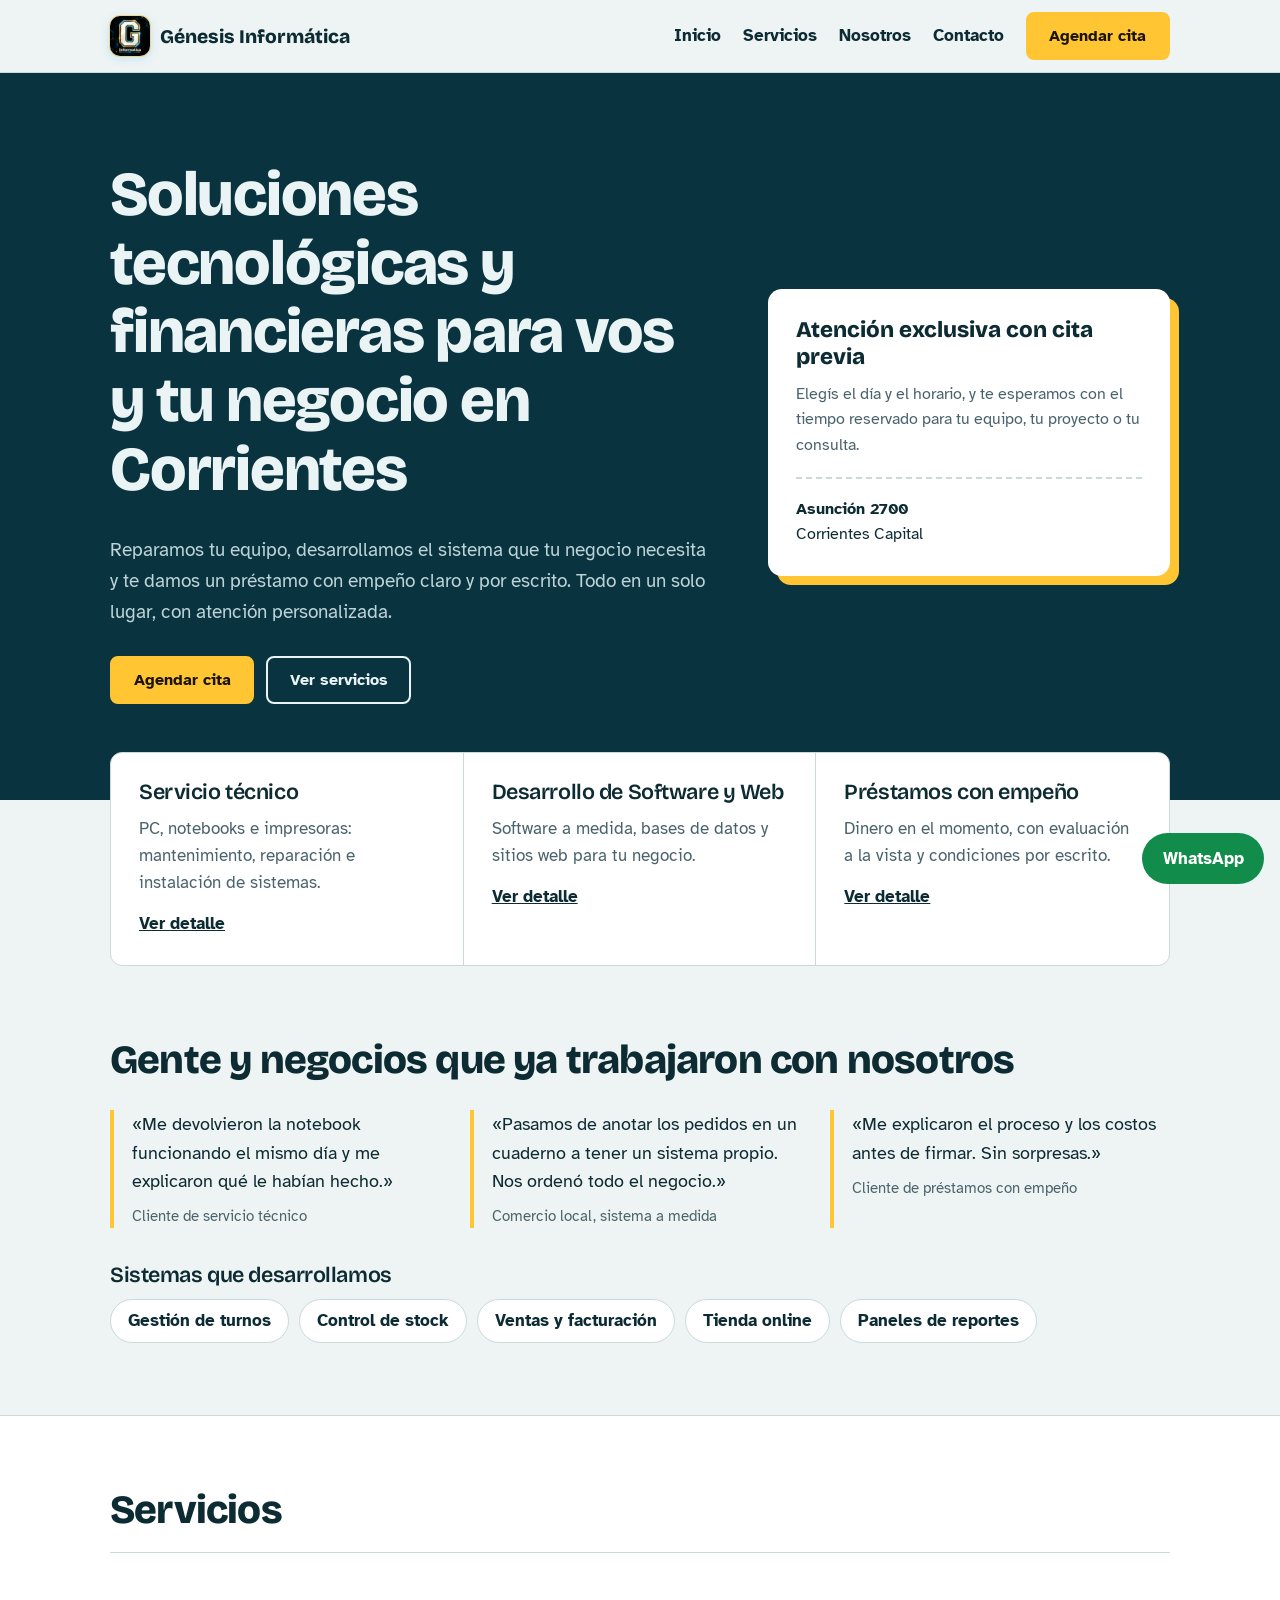
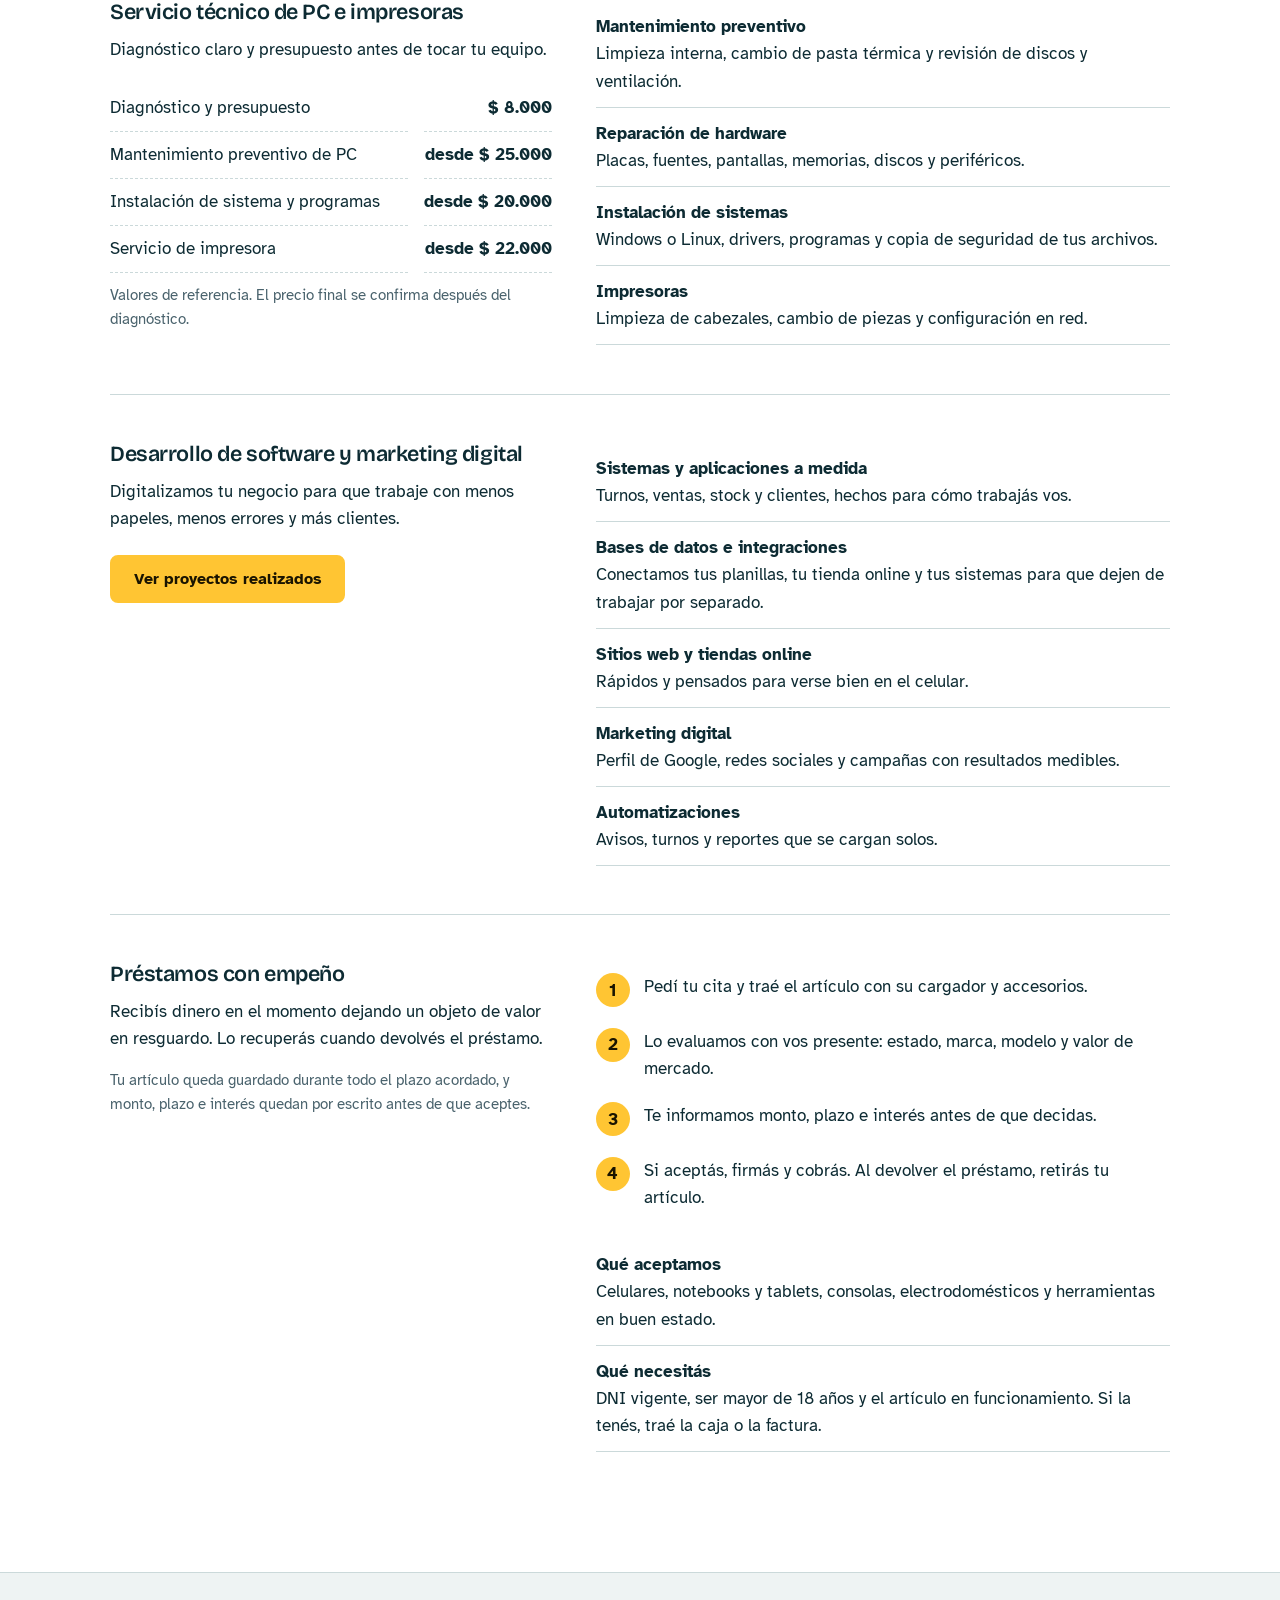
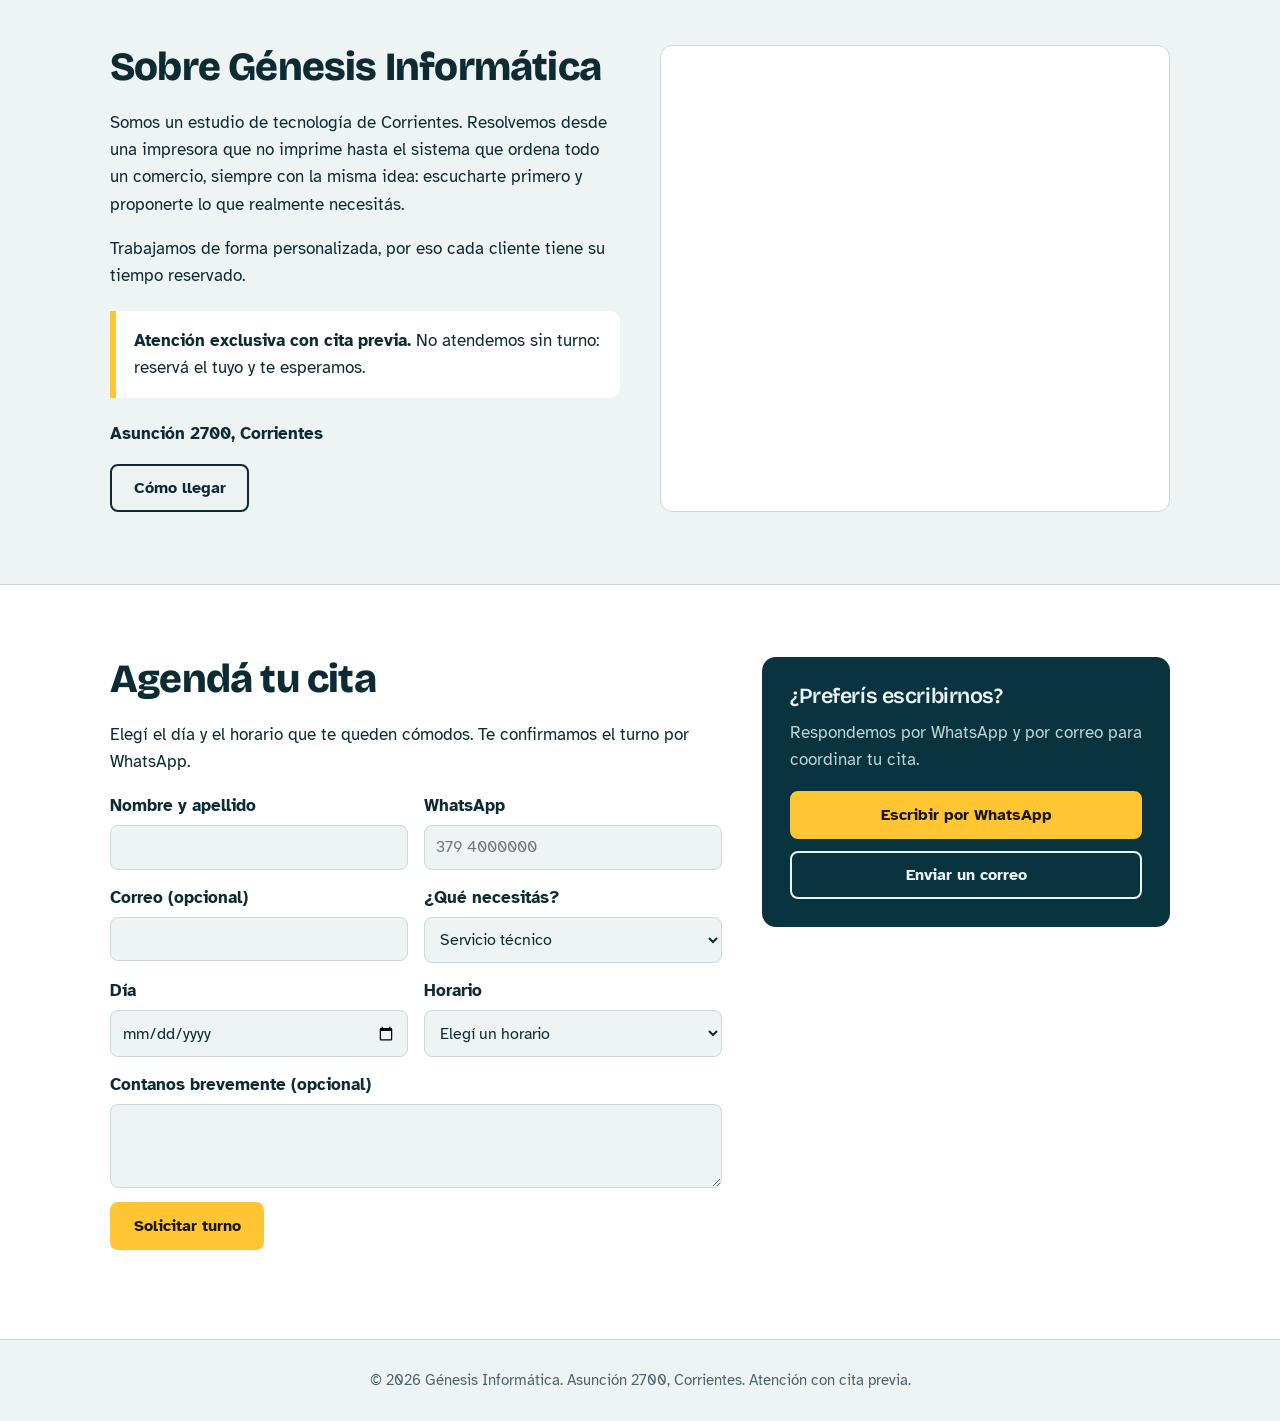
==== Génesis Informática.html @ 6720a80b "feat: add appointment booking web app and Google Apps Script backend" ====
<!DOCTYPE html>
<html lang="es-AR">
<head>
<meta charset="utf-8">
<meta name="viewport" content="width=device-width, initial-scale=1, viewport-fit=cover">
<title>Génesis Informática | Servicio técnico, desarrollo y préstamos en Corrientes</title>
<meta name="description" content="Servicio técnico de PC e impresoras, desarrollo de software, marketing digital y préstamos con empeño en Corrientes. Atención exclusiva con cita previa.">
<link rel="icon" type="image/png" href="img/logo.png">
<link rel="apple-touch-icon" href="img/logo.png">
<link rel="preconnect" href="https://fonts.googleapis.com">
<link rel="preconnect" href="https://fonts.gstatic.com" crossorigin>
<link href="https://fonts.googleapis.com/css2?family=Atkinson+Hyperlegible:wght@400;700&family=Bricolage+Grotesque:wght@600;800&display=swap" rel="stylesheet">
<style>
:root{--bg:#eef3f3;--sf:#fff;--tx:#0d2b33;--mu:#4a636d;--ln:#cbd9da;--ink:#0a3340;--ac:#ffc533;--hd:rgba(238,243,243,.92);color-scheme:light;box-sizing:border-box;padding-top:env(safe-area-inset-top,0px);padding-bottom:env(safe-area-inset-bottom,0px)}
@media(prefers-color-scheme:dark){:root:not([data-theme="light"]){--bg:#081a20;--sf:#0e2830;--tx:#e6f0f1;--mu:#9db5ba;--ln:#23424a;--hd:rgba(8,26,32,.92);color-scheme:dark}}
:root[data-theme="dark"]{--bg:#081a20;--sf:#0e2830;--tx:#e6f0f1;--mu:#9db5ba;--ln:#23424a;--hd:rgba(8,26,32,.92);color-scheme:dark}
*,*::before,*::after{box-sizing:inherit}
html{scroll-padding-top:calc(env(safe-area-inset-top,0px) + 76px)}
@media(prefers-reduced-motion:no-preference){html{scroll-behavior:smooth}}
body{margin:0;background:var(--bg);color:var(--tx);font:400 1.0625rem/1.6 "Atkinson Hyperlegible",system-ui,sans-serif}
body::before{content:"";position:fixed;inset:0 0 auto;height:env(safe-area-inset-top,0px);z-index:10;background:var(--hd);backdrop-filter:blur(10px)}
h1,h2,h3{font-family:"Bricolage Grotesque",system-ui,sans-serif;line-height:1.1;letter-spacing:-.02em;margin:0 0 .5em}
h1{font-size:clamp(2.2rem,6vw,3.9rem);font-weight:800}
h2{font-size:clamp(1.7rem,4vw,2.5rem);font-weight:800}
h3{font-size:1.35rem;font-weight:600}
p{margin:0 0 1em;max-width:62ch}
a{color:inherit}
:focus-visible{outline:3px solid currentColor;outline-offset:3px}
.wrap{max-width:1100px;margin:0 auto;padding:72px 20px}
header{position:sticky;top:env(safe-area-inset-top,0px);z-index:20;background:var(--hd);backdrop-filter:blur(10px);border-bottom:1px solid var(--ln)}
.bar{max-width:1100px;margin:0 auto;padding:12px 20px;display:flex;align-items:center;gap:20px}
.brand{font:800 1.2rem "Bricolage Grotesque",sans-serif;text-decoration:none;margin-right:auto;display:flex;align-items:center;gap:10px}
.brand img{width:40px;height:40px;border-radius:10px;display:block;box-shadow:0 0 0 1px rgba(255,197,51,.55),0 2px 10px rgba(30,170,255,.25);transition:transform .2s ease}
.brand:hover img{transform:scale(1.06)}
nav{display:flex;gap:22px;align-items:center}
nav a{text-decoration:none;font-weight:700}
nav a:not(.btn):hover{text-decoration:underline}
#burger{display:none;background:none;border:1px solid var(--ln);border-radius:8px;color:inherit;font:inherit;font-weight:700;padding:.4em .8em;cursor:pointer}
.btn{display:inline-block;padding:.75em 1.35em;border-radius:8px;border:2px solid var(--ac);background:var(--ac);color:#1a1400;font:700 1rem "Atkinson Hyperlegible",sans-serif;text-decoration:none;cursor:pointer}
.btn.o{background:transparent;color:inherit;border-color:currentColor}
.hero{background:var(--ink);color:#eaf4f5}
.hero .wrap{display:grid;grid-template-columns:1.5fr 1fr;gap:56px;align-items:center;padding-top:88px;padding-bottom:96px}
.hero p{font-size:1.2rem;color:#bcd3d7}
.cta{display:flex;flex-wrap:wrap;gap:12px;margin-top:28px}
.ticket{background:var(--sf);color:var(--tx);border-radius:14px;padding:28px;box-shadow:9px 9px 0 var(--ac)}
.ticket b{font:800 1.4rem/1.2 "Bricolage Grotesque",sans-serif;display:block;margin-bottom:.5em}
.ticket p{color:var(--mu);font-size:1rem}
.ticket hr{border:0;border-top:2px dashed var(--ln);margin:18px 0}
.ticket p:last-child{margin:0;color:var(--tx)}
.cols{display:grid;grid-template-columns:repeat(3,1fr);margin:-48px auto 0;max-width:1060px;position:relative;background:var(--sf);border:1px solid var(--ln);border-radius:12px;overflow:hidden}
.cols a{display:block;padding:28px;text-decoration:none;border-right:1px solid var(--ln)}
.cols a:last-child{border-right:0}
.cols a:hover{background:var(--bg)}
.cols p{color:var(--mu);margin-bottom:.8em}
.cols span{font-weight:700;text-decoration:underline}
.quotes{display:grid;grid-template-columns:repeat(3,1fr);gap:20px;margin:28px 0 36px}
blockquote{margin:0;padding:0 0 0 18px;border-left:4px solid var(--ac);font-size:1.1rem}
blockquote cite{display:block;margin-top:.6em;font-size:.95rem;font-style:normal;color:var(--mu)}
.chips{display:flex;flex-wrap:wrap;gap:10px;list-style:none;padding:0;margin:0}
.chips li{padding:.45em 1em;border:1px solid var(--ln);border-radius:999px;background:var(--sf);font-weight:700}
.svc{display:grid;grid-template-columns:1fr 1.3fr;gap:44px;padding:48px 0;border-top:1px solid var(--ln)}
.svc .btn{margin-top:6px}
ul.ls{list-style:none;padding:0;margin:0}
ul.ls li{padding:.7em 0;border-bottom:1px solid var(--ln)}
ul.ls li b{display:block}
dl.pr{display:grid;grid-template-columns:1fr auto;gap:0 16px;margin:22px 0 0}
dl.pr dt,dl.pr dd{margin:0;padding:.55em 0;border-bottom:1px dashed var(--ln)}
dl.pr dd{font-weight:700;text-align:right}
.fine{font-size:.92rem;color:var(--mu);margin-top:.8em}
ol.st{counter-reset:s;list-style:none;padding:0;margin:0 0 18px}
ol.st li{counter-increment:s;display:flex;gap:14px;padding:.6em 0}
ol.st li::before{content:counter(s);flex:none;width:2em;height:2em;display:grid;place-items:center;border-radius:50%;background:var(--ac);color:#1a1400;font-weight:700}
.two{display:grid;grid-template-columns:1fr 1fr;gap:40px}
.note{border-left:6px solid var(--ac);background:var(--sf);padding:16px 18px;border-radius:0 10px 10px 0;margin:22px 0}
.map{border:1px solid var(--ln);border-radius:12px;overflow:hidden;background:var(--sf);min-height:340px}
.map iframe{display:block;width:100%;height:100%;min-height:340px;border:0}
.alt{background:var(--sf);border-block:1px solid var(--ln)}
.contact{display:grid;grid-template-columns:1.5fr 1fr;gap:40px;align-items:start}
.fg{display:grid;grid-template-columns:1fr 1fr;gap:0 16px}
label{display:block;font-weight:700;margin-bottom:14px}
input,select,textarea{display:block;width:100%;margin-top:6px;padding:.7em;border:1px solid var(--ln);border-radius:8px;background:var(--bg);color:var(--tx);font:400 1rem "Atkinson Hyperlegible",sans-serif}
.side{background:var(--ink);color:#eaf4f5;border-radius:14px;padding:28px}
.side p{color:#bcd3d7}
.side .btn{display:block;text-align:center;margin-top:12px}
#st{margin-top:14px;font-weight:700}
footer{padding:28px 20px;text-align:center;color:var(--mu);font-size:.95rem}
footer p{margin:0 auto}
.fab{position:fixed;right:16px;bottom:calc(16px + env(safe-area-inset-bottom,0px));z-index:15;padding:.7em 1.2em;border-radius:999px;background:#128c4a;color:#fff;font-weight:700;text-decoration:none}
@media(max-width:820px){
.hero .wrap,.cols,.quotes,.svc,.two,.contact,.fg{grid-template-columns:1fr}
.hero .wrap{gap:40px;padding-top:56px;padding-bottom:80px}
.cols{margin:-40px 16px 0}
.cols a{border-right:0;border-bottom:1px solid var(--ln)}
.cols a:last-child{border-bottom:0}
.svc{gap:20px}
.wrap{padding-top:56px;padding-bottom:56px}
#burger{display:block}
nav{display:none;position:absolute;left:0;right:0;top:100%;flex-direction:column;align-items:stretch;gap:14px;padding:16px 20px 20px;background:var(--bg);border-bottom:1px solid var(--ln)}
nav.open{display:flex}
nav .btn{text-align:center}
}
</style>
</head>
<body>
<header>
<div class="bar">
<a class="brand" href="#inicio"><img src="img/logo-192.png" width="40" height="40" alt="">Génesis Informática</a>
<button id="burger" aria-controls="nav" aria-expanded="false">Menú</button>
<nav id="nav" aria-label="Principal">
<a href="#inicio">Inicio</a><a href="#servicios">Servicios</a><a href="#nosotros">Nosotros</a><a href="#contacto">Contacto</a>
<a class="btn" href="#contacto">Agendar cita</a>
</nav>
</div>
</header>

<main>
<section class="hero" id="inicio">
<div class="wrap">
<div>
<h1>Soluciones tecnológicas y financieras para vos y tu negocio en Corrientes</h1>
<p>Reparamos tu equipo, desarrollamos el sistema que tu negocio necesita y te damos un préstamo con empeño claro y por escrito. Todo en un solo lugar, con atención personalizada.</p>
<div class="cta"><a class="btn" href="#contacto">Agendar cita</a><a class="btn o" href="#servicios">Ver servicios</a></div>
</div>
<aside class="ticket" aria-label="Modalidad de atención">
<b>Atención exclusiva con cita previa</b>
<p>Elegís el día y el horario, y te esperamos con el tiempo reservado para tu equipo, tu proyecto o tu consulta.</p>
<hr>
<p><strong>Asunción 2700</strong><br>Corrientes Capital</p>
</aside>
</div>
</section>

<section class="cols" aria-label="Áreas de trabajo">
<a href="#tecnico"><h3>Servicio técnico</h3><p>PC, notebooks e impresoras: mantenimiento, reparación e instalación de sistemas.</p><span>Ver detalle</span></a>
<a href="#desarrollo"><h3>Desarrollo de Software y Web</h3><p>Software a medida, bases de datos y sitios web para tu negocio.</p><span>Ver detalle</span></a>
<a href="#prestamos"><h3>Préstamos con empeño</h3><p>Dinero en el momento, con evaluación a la vista y condiciones por escrito.</p><span>Ver detalle</span></a>
</section>

<section class="wrap" id="proyectos">
<h2>Gente y negocios que ya trabajaron con nosotros</h2>
<!-- EJEMPLOS: reemplazar por testimonios reales -->
<div class="quotes">
<blockquote>«Me devolvieron la notebook funcionando el mismo día y me explicaron qué le habían hecho.»<cite>Cliente de servicio técnico</cite></blockquote>
<blockquote>«Pasamos de anotar los pedidos en un cuaderno a tener un sistema propio. Nos ordenó todo el negocio.»<cite>Comercio local, sistema a medida</cite></blockquote>
<blockquote>«Me explicaron el proceso y los costos antes de firmar. Sin sorpresas.»<cite>Cliente de préstamos con empeño</cite></blockquote>
</div>
<h3>Sistemas que desarrollamos</h3>
<!-- EJEMPLOS: reemplazar por logos o nombres de proyectos reales -->
<ul class="chips"><li>Gestión de turnos</li><li>Control de stock</li><li>Ventas y facturación</li><li>Tienda online</li><li>Paneles de reportes</li></ul>
</section>

<section class="alt" id="servicios">
<div class="wrap">
<h2>Servicios</h2>

<article class="svc" id="tecnico">
<div>
<h3>Servicio técnico de PC e impresoras</h3>
<p>Diagnóstico claro y presupuesto antes de tocar tu equipo.</p>
<dl class="pr"><!-- EJEMPLOS: editar precios -->
<dt>Diagnóstico y presupuesto</dt><dd>$ 8.000</dd>
<dt>Mantenimiento preventivo de PC</dt><dd>desde $ 25.000</dd>
<dt>Instalación de sistema y programas</dt><dd>desde $ 20.000</dd>
<dt>Servicio de impresora</dt><dd>desde $ 22.000</dd>
</dl>
<p class="fine">Valores de referencia. El precio final se confirma después del diagnóstico.</p>
</div>
<ul class="ls">
<li><b>Mantenimiento preventivo</b>Limpieza interna, cambio de pasta térmica y revisión de discos y ventilación.</li>
<li><b>Reparación de hardware</b>Placas, fuentes, pantallas, memorias, discos y periféricos.</li>
<li><b>Instalación de sistemas</b>Windows o Linux, drivers, programas y copia de seguridad de tus archivos.</li>
<li><b>Impresoras</b>Limpieza de cabezales, cambio de piezas y configuración en red.</li>
</ul>
</article>

<article class="svc" id="desarrollo">
<div>
<h3>Desarrollo de software y marketing digital</h3>
<p>Digitalizamos tu negocio para que trabaje con menos papeles, menos errores y más clientes.</p>
<a class="btn" data-portfolio href="#proyectos">Ver proyectos realizados</a>
</div>
<ul class="ls">
<li><b>Sistemas y aplicaciones a medida</b>Turnos, ventas, stock y clientes, hechos para cómo trabajás vos.</li>
<li><b>Bases de datos e integraciones</b>Conectamos tus planillas, tu tienda online y tus sistemas para que dejen de trabajar por separado.</li>
<li><b>Sitios web y tiendas online</b>Rápidos y pensados para verse bien en el celular.</li>
<li><b>Marketing digital</b>Perfil de Google, redes sociales y campañas con resultados medibles.</li>
<li><b>Automatizaciones</b>Avisos, turnos y reportes que se cargan solos.</li>
</ul>
</article>

<article class="svc" id="prestamos">
<div>
<h3>Préstamos con empeño</h3>
<p>Recibís dinero en el momento dejando un objeto de valor en resguardo. Lo recuperás cuando devolvés el préstamo.</p>
<p class="fine">Tu artículo queda guardado durante todo el plazo acordado, y monto, plazo e interés quedan por escrito antes de que aceptes.</p>
</div>
<div><!-- EJEMPLOS: ajustar a la operatoria real -->
<ol class="st">
<li>Pedí tu cita y traé el artículo con su cargador y accesorios.</li>
<li>Lo evaluamos con vos presente: estado, marca, modelo y valor de mercado.</li>
<li>Te informamos monto, plazo e interés antes de que decidas.</li>
<li>Si aceptás, firmás y cobrás. Al devolver el préstamo, retirás tu artículo.</li>
</ol>
<ul class="ls">
<li><b>Qué aceptamos</b>Celulares, notebooks y tablets, consolas, electrodomésticos y herramientas en buen estado.</li>
<li><b>Qué necesitás</b>DNI vigente, ser mayor de 18 años y el artículo en funcionamiento. Si la tenés, traé la caja o la factura.</li>
</ul>
</div>
</article>
</div>
</section>

<section class="wrap two" id="nosotros">
<div>
<h2>Sobre Génesis Informática</h2>
<p>Somos un estudio de tecnología de Corrientes. Resolvemos desde una impresora que no imprime hasta el sistema que ordena todo un comercio, siempre con la misma idea: escucharte primero y proponerte lo que realmente necesitás.</p>
<p>Trabajamos de forma personalizada, por eso cada cliente tiene su tiempo reservado.</p>
<div class="note"><strong>Atención exclusiva con cita previa.</strong> No atendemos sin turno: reservá el tuyo y te esperamos.</div>
<p><strong>Asunción 2700, Corrientes</strong></p>
<a class="btn o" target="_blank" rel="noopener" href="https://maps.app.goo.gl/373kDPAMZQAHvNdu7">Cómo llegar</a>
</div>
<div class="map"><iframe title="Mapa de Génesis Informática, Asunción 2700, Corrientes" loading="lazy" referrerpolicy="no-referrer-when-downgrade" src="https://www.google.com/maps?q=-27.4895163,-58.8172322&amp;z=17&amp;output=embed"></iframe></div>
</section>

<section class="alt" id="contacto">
<div class="wrap contact">
<div>
<h2>Agendá tu cita</h2>
<p>Elegí el día y el horario que te queden cómodos. Te confirmamos el turno por WhatsApp.</p>
<form id="f">
<div class="fg">
<label>Nombre y apellido<input name="nombre" required autocomplete="name"></label>
<label>WhatsApp<input name="telefono" type="tel" required autocomplete="tel" placeholder="379 4000000"></label>
<label>Correo (opcional)<input name="email" type="email" autocomplete="email"></label>
<label>¿Qué necesitás?<select name="servicio" required><option>Servicio técnico</option><option>Desarrollo de software</option><option>Diseño de pagina web</option><option>Préstamo con empeño</option><option>Otra consulta</option></select></label>
<label>Día<input name="fecha" id="fecha" type="date" required></label>
<label>Horario<select name="hora" id="hora" required></select></label>
</div>
<label>Contanos brevemente (opcional)<textarea name="detalle" rows="3"></textarea></label>
<button class="btn" type="submit">Solicitar turno</button>
<p id="st" role="status"></p>
</form>
</div>
<aside class="side">
<h3>¿Preferís escribirnos?</h3>
<p>Respondemos por WhatsApp y por correo para coordinar tu cita.</p>
<a class="btn" id="wa" target="_blank" rel="noopener">Escribir por WhatsApp</a>
<a class="btn o" id="em">Enviar un correo</a>
</aside>
</div>
</section>
</main>

<footer><p>© <span id="y"></span> Génesis Informática. Asunción 2700, Corrientes. Atención con cita previa.</p></footer>
<a class="fab" id="fab" target="_blank" rel="noopener">WhatsApp</a>

<script>
/* Editá estos datos: WhatsApp (con código de país), correo, webhook de turnos, link al portafolio y horarios. */
const CFG={wa:"5493794775092",email:"tobiobregon87@gmail.com",webhook:"https://script.google.com/macros/s/AKfycbydOSJArYJH32ZYitd_YQw62VPJqtsOB36RPP3YmptiXSyUxATYSv9wpB2PEksA-N5m/exec",portfolio:"",slots:["09:00","10:00","11:00","12:00","16:00","17:00","18:00","19:00"],closed:[0]};
const $=s=>document.querySelector(s);
const waURL=t=>"https://wa.me/"+CFG.wa+(t?"?text="+encodeURIComponent(t):"");
$("#wa").href=$("#fab").href=waURL("Hola, quiero agendar una cita con Génesis Informática.");
$("#em").href="mailto:"+CFG.email;
$("#y").textContent=new Date().getFullYear();
if(CFG.portfolio){const p=$("[data-portfolio]");p.href=CFG.portfolio;p.target="_blank";p.rel="noopener"}
$("#hora").innerHTML='<option value="">Elegí un horario</option>'+CFG.slots.map(s=>"<option>"+s+"</option>").join("");
const t=new Date();t.setMinutes(t.getMinutes()-t.getTimezoneOffset());$("#fecha").min=t.toISOString().slice(0,10);
const b=$("#burger"),n=$("#nav");
b.onclick=()=>b.setAttribute("aria-expanded",n.classList.toggle("open"));
n.onclick=e=>{if(e.target.tagName=="A"){n.classList.remove("open");b.setAttribute("aria-expanded","false")}};
$("#f").onsubmit=async e=>{
e.preventDefault();
const f=e.target,st=$("#st"),v=Object.fromEntries(new FormData(f));
if(CFG.closed.includes(new Date(v.fecha+"T12:00").getDay())){st.textContent="Ese día no atendemos. Elegí otra fecha.";return}
v.creado=new Date().toISOString();
const msg="Hola, soy "+v.nombre+". Quiero un turno para "+v.servicio+" el "+v.fecha+" a las "+v.hora+"."+(v.detalle?" "+v.detalle:"");
let sent=false;
if(CFG.webhook){try{await fetch(CFG.webhook,{method:"POST",mode:"no-cors",body:new URLSearchParams(v)});sent=true}catch(_){}}
st.innerHTML=(sent?"Recibimos tu solicitud. ":"")+'Confirmá tu turno por WhatsApp: <a href="'+waURL(msg)+'" target="_blank" rel="noopener">enviar mensaje</a>.';
if(sent)f.reset();
};
</script>
</body>
</html>
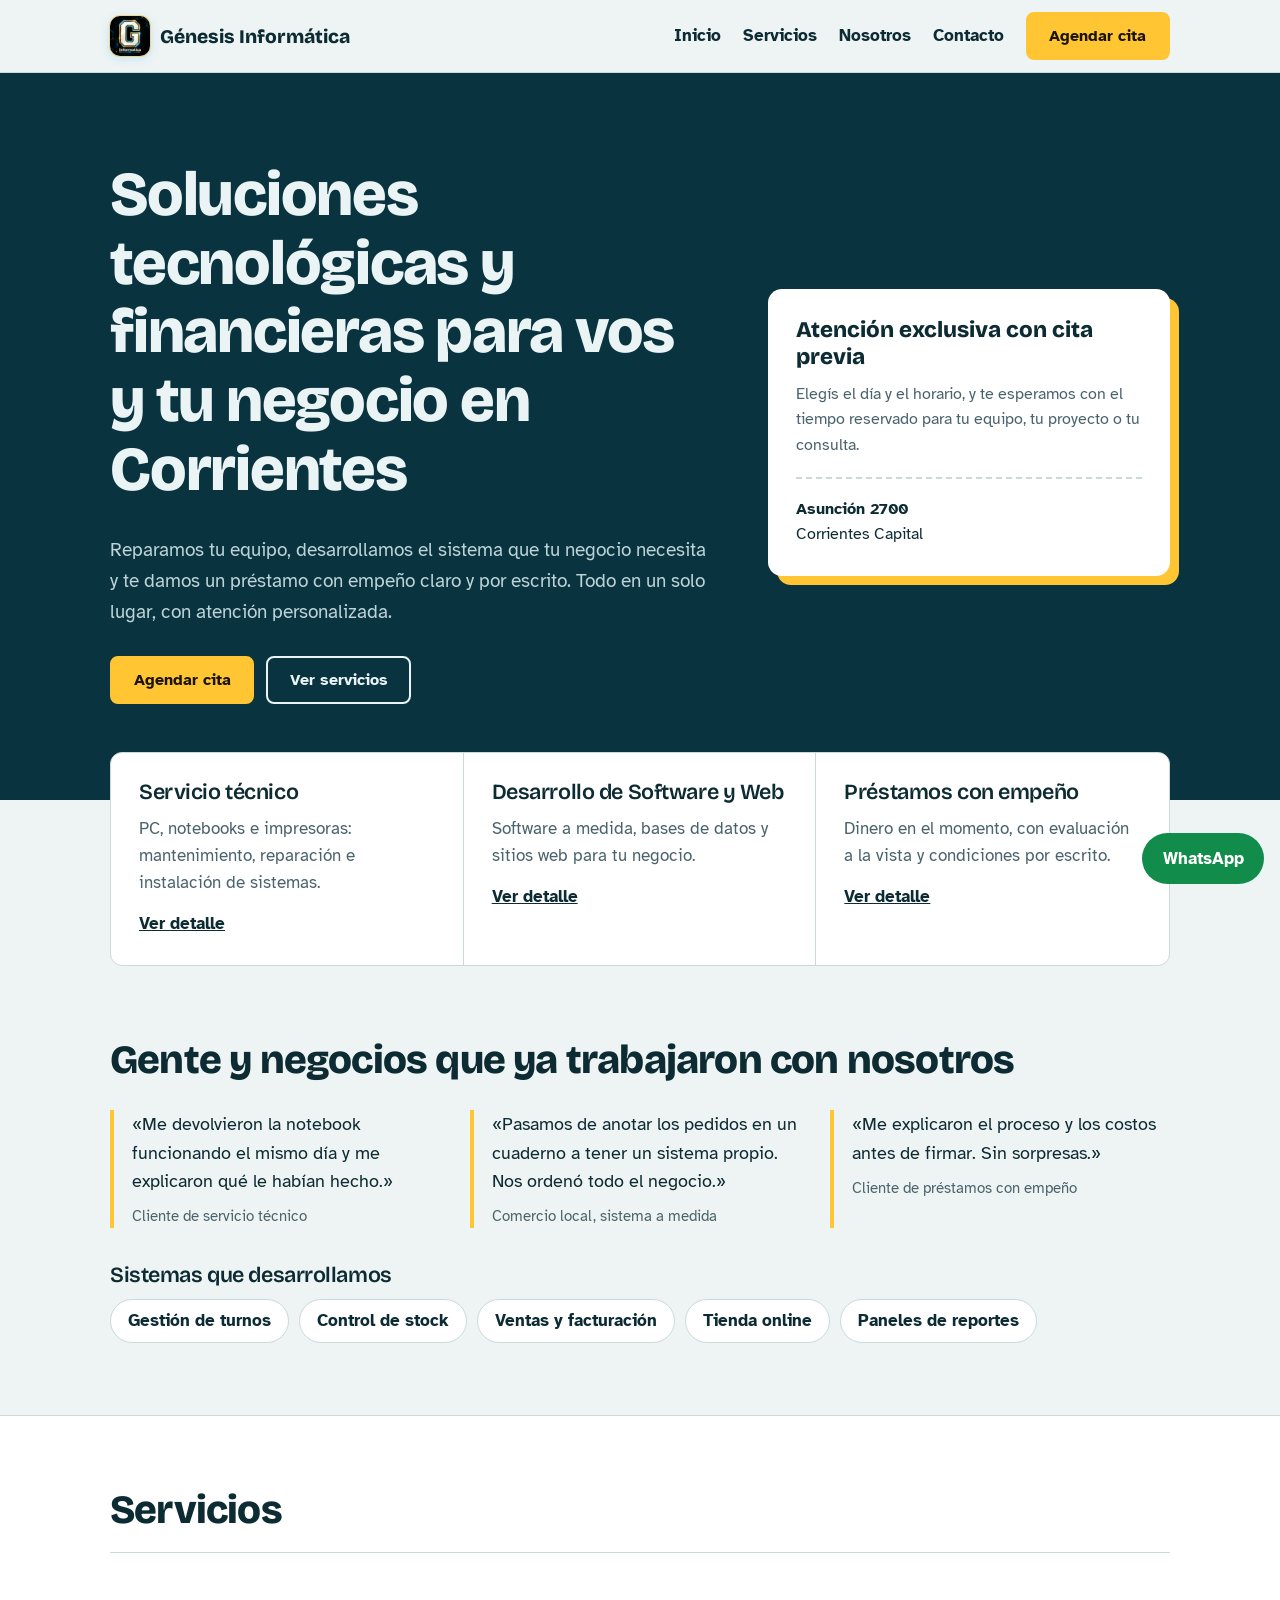
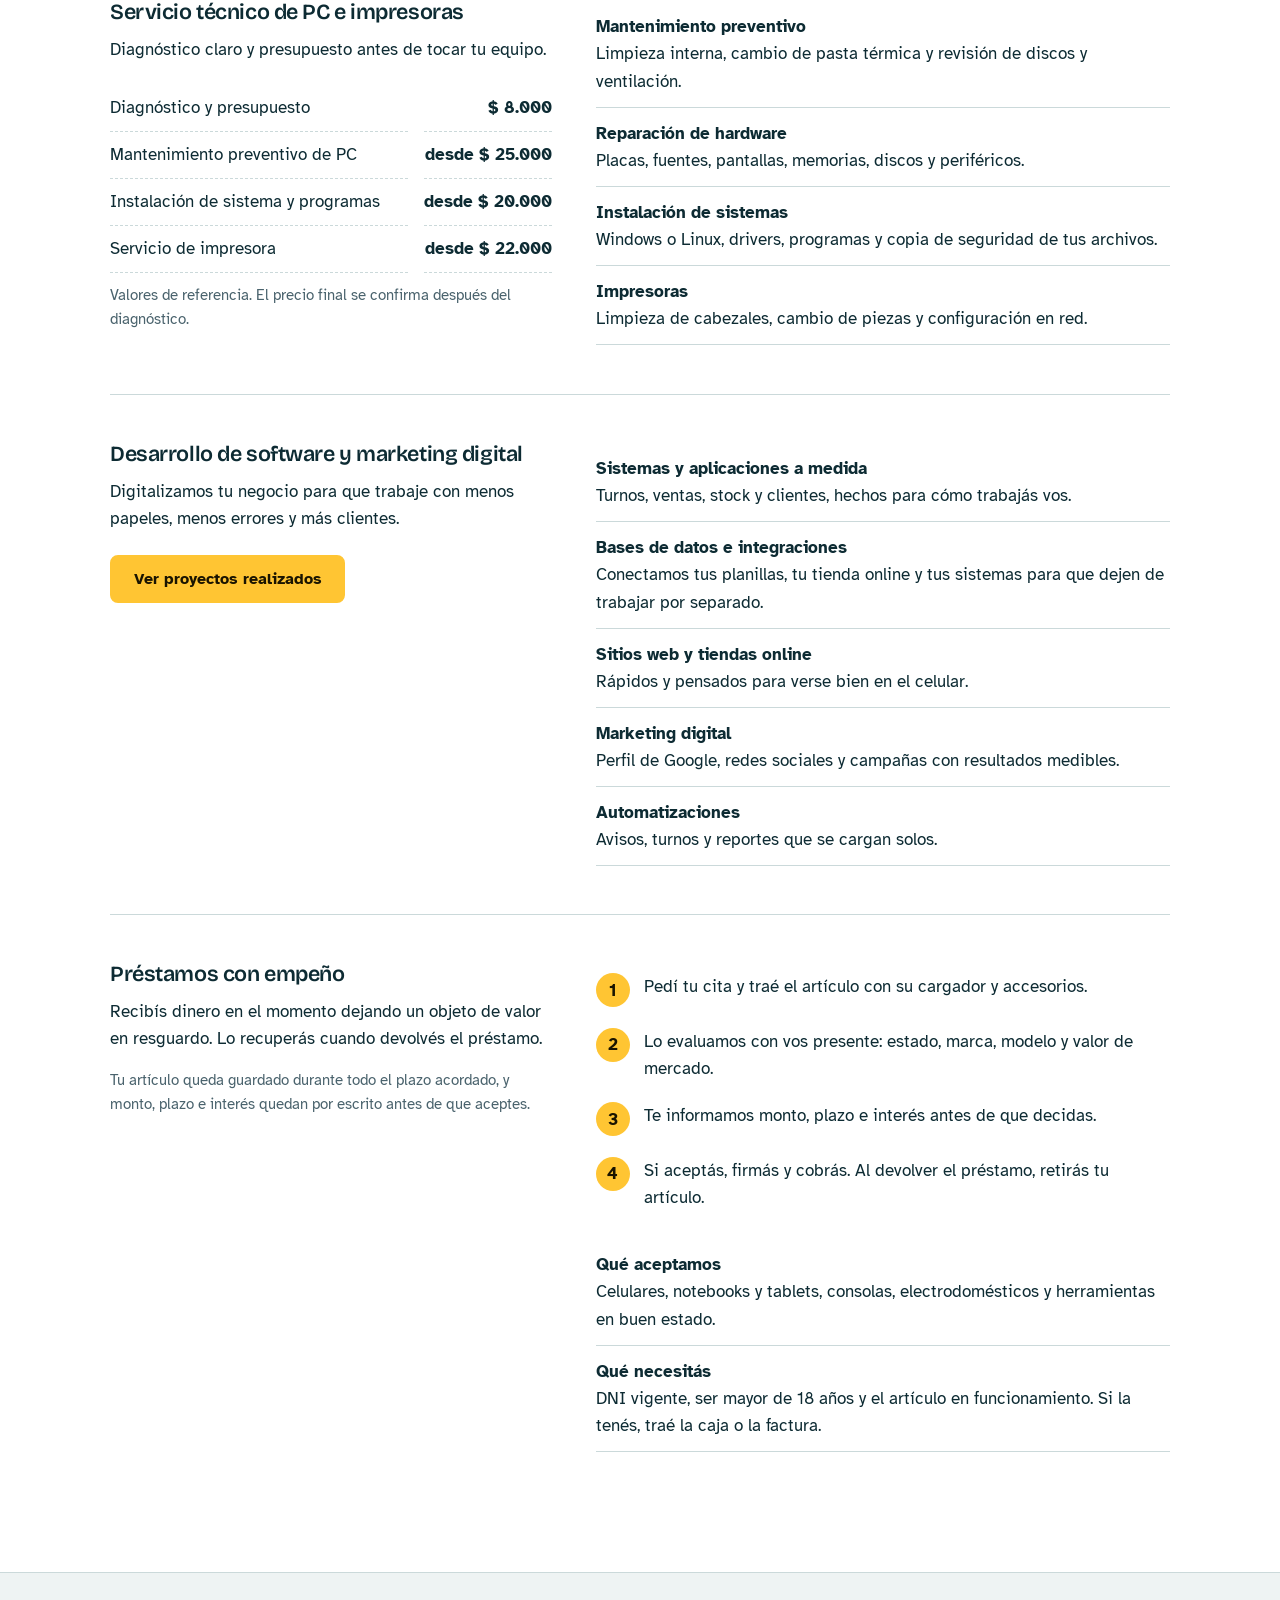
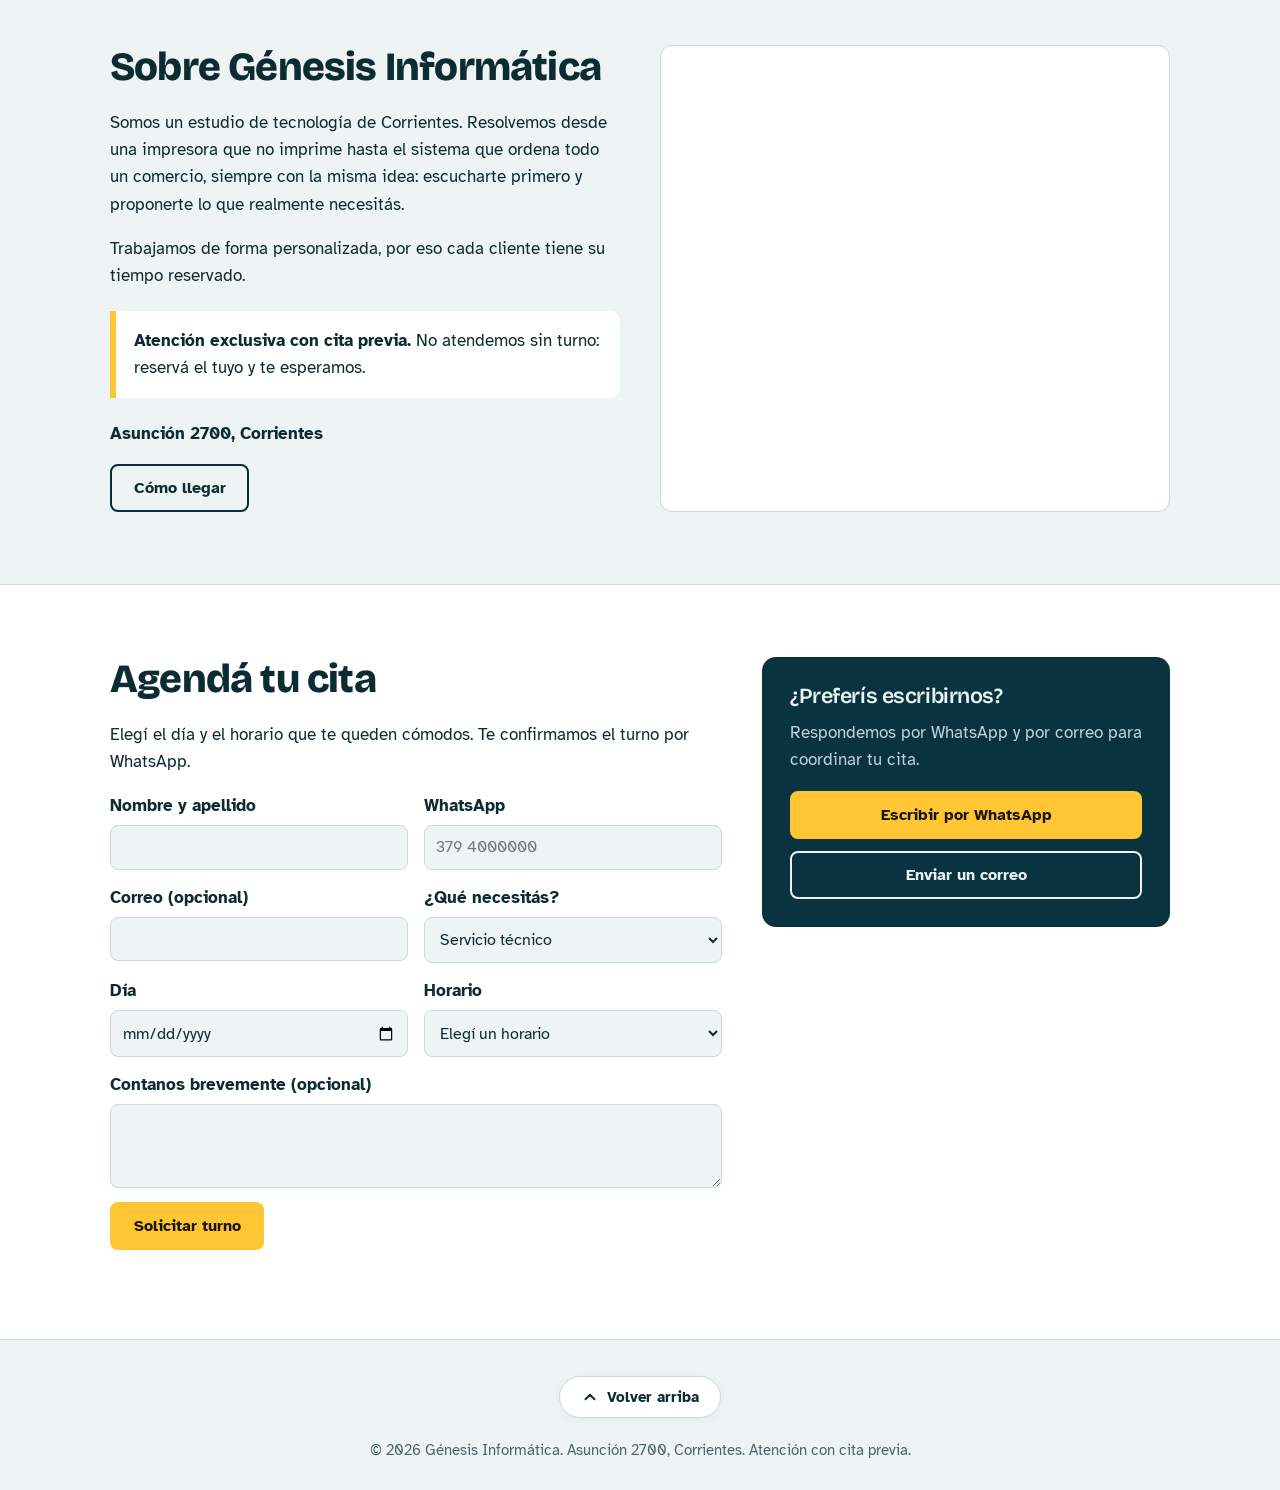
==== commit 02356386: "feat: agregar boton volver arriba en el pie de pagina" ====
--- a/Génesis Informática.html
+++ b/Génesis Informática.html
@@ -83,8 +83,12 @@
 .side p{color:#bcd3d7}
 .side .btn{display:block;text-align:center;margin-top:12px}
 #st{margin-top:14px;font-weight:700}
-footer{padding:28px 20px;text-align:center;color:var(--mu);font-size:.95rem}
+footer{padding:36px 20px 28px;text-align:center;color:var(--mu);font-size:.95rem}
 footer p{margin:0 auto}
+.to-top{display:inline-flex;align-items:center;gap:8px;padding:.7em 1.35em;margin-bottom:20px;border-radius:999px;border:1px solid var(--ln);background:var(--sf);color:var(--tx);font:700 .95rem "Atkinson Hyperlegible",sans-serif;cursor:pointer;transition:transform .2s ease,border-color .2s ease,box-shadow .2s ease;box-shadow:0 2px 8px rgba(0,0,0,.04)}
+.to-top:hover{border-color:var(--ac);transform:translateY(-3px);box-shadow:0 6px 16px rgba(0,0,0,.1)}
+.to-top svg{transition:transform .2s ease}
+.to-top:hover svg{transform:translateY(-2px)}
 .fab{position:fixed;right:16px;bottom:calc(16px + env(safe-area-inset-bottom,0px));z-index:15;padding:.7em 1.2em;border-radius:999px;background:#128c4a;color:#fff;font-weight:700;text-decoration:none}
 @media(max-width:820px){
 .hero .wrap,.cols,.quotes,.svc,.two,.contact,.fg{grid-template-columns:1fr}
@@ -251,7 +255,13 @@
 </section>
 </main>
 
-<footer><p>© <span id="y"></span> Génesis Informática. Asunción 2700, Corrientes. Atención con cita previa.</p></footer>
+<footer>
+<button class="to-top" id="toTop" aria-label="Volver arriba">
+<svg width="18" height="18" viewBox="0 0 24 24" fill="none" stroke="currentColor" stroke-width="2.5" stroke-linecap="round" stroke-linejoin="round" aria-hidden="true"><path d="M18 15l-6-6-6 6"/></svg>
+Volver arriba
+</button>
+<p>© <span id="y"></span> Génesis Informática. Asunción 2700, Corrientes. Atención con cita previa.</p>
+</footer>
 <a class="fab" id="fab" target="_blank" rel="noopener">WhatsApp</a>
 
 <script>
@@ -262,6 +272,7 @@
 $("#wa").href=$("#fab").href=waURL("Hola, quiero agendar una cita con Génesis Informática.");
 $("#em").href="mailto:"+CFG.email;
 $("#y").textContent=new Date().getFullYear();
+$("#toTop").onclick=()=>window.scrollTo({top:0,behavior:"smooth"});
 if(CFG.portfolio){const p=$("[data-portfolio]");p.href=CFG.portfolio;p.target="_blank";p.rel="noopener"}
 $("#hora").innerHTML='<option value="">Elegí un horario</option>'+CFG.slots.map(s=>"<option>"+s+"</option>").join("");
 const t=new Date();t.setMinutes(t.getMinutes()-t.getTimezoneOffset());$("#fecha").min=t.toISOString().slice(0,10);
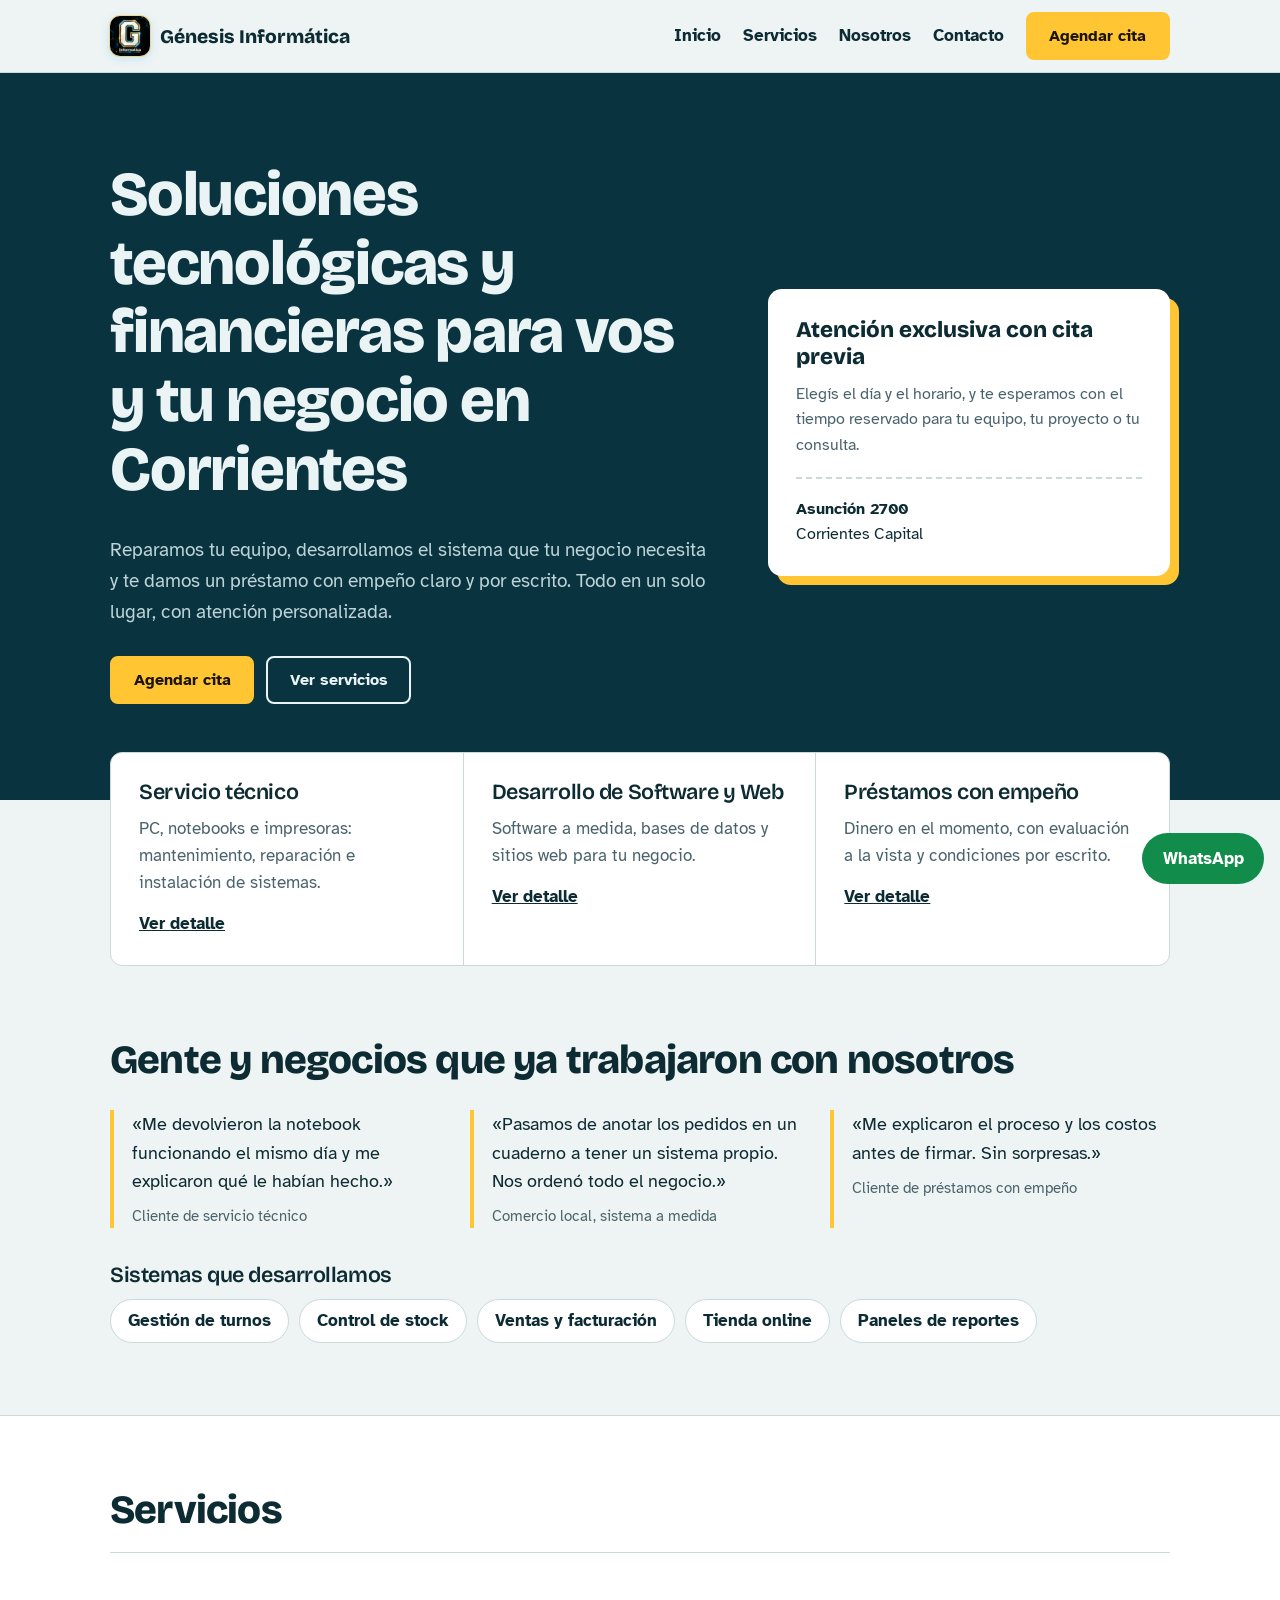
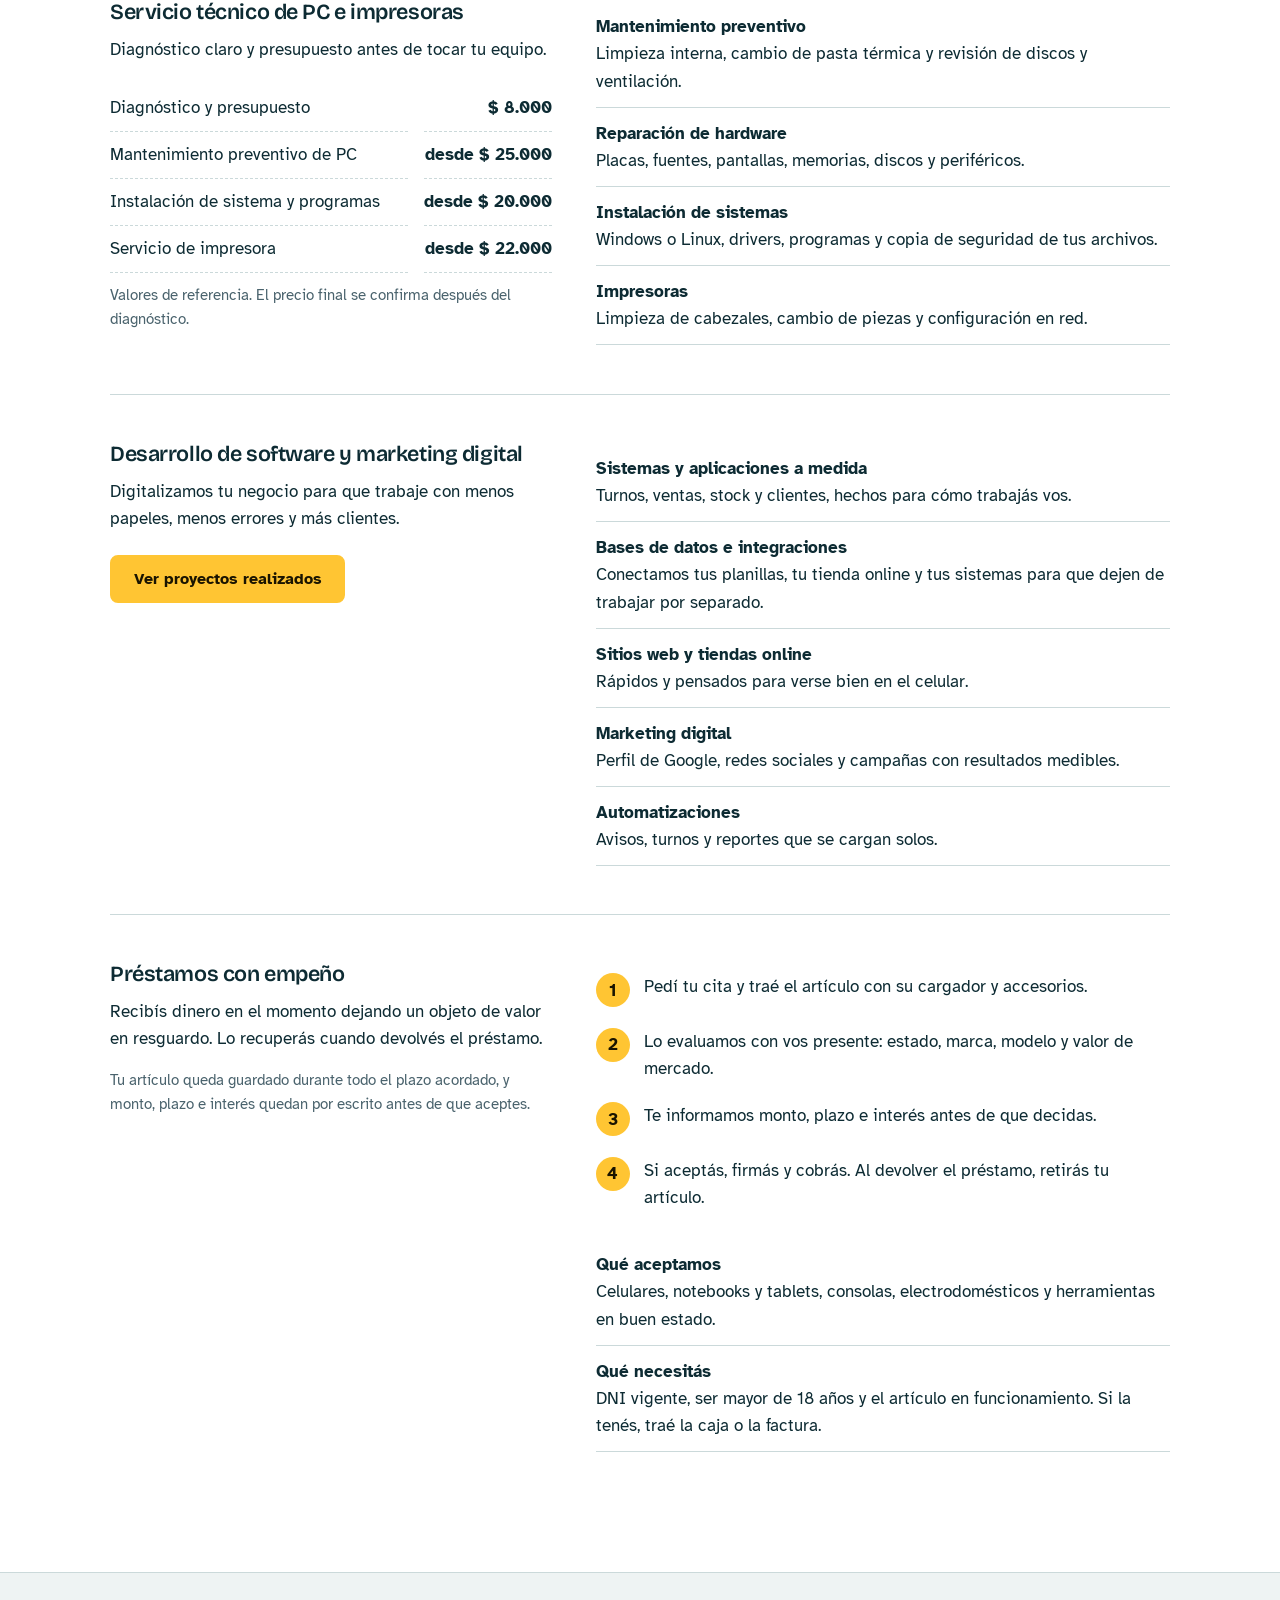
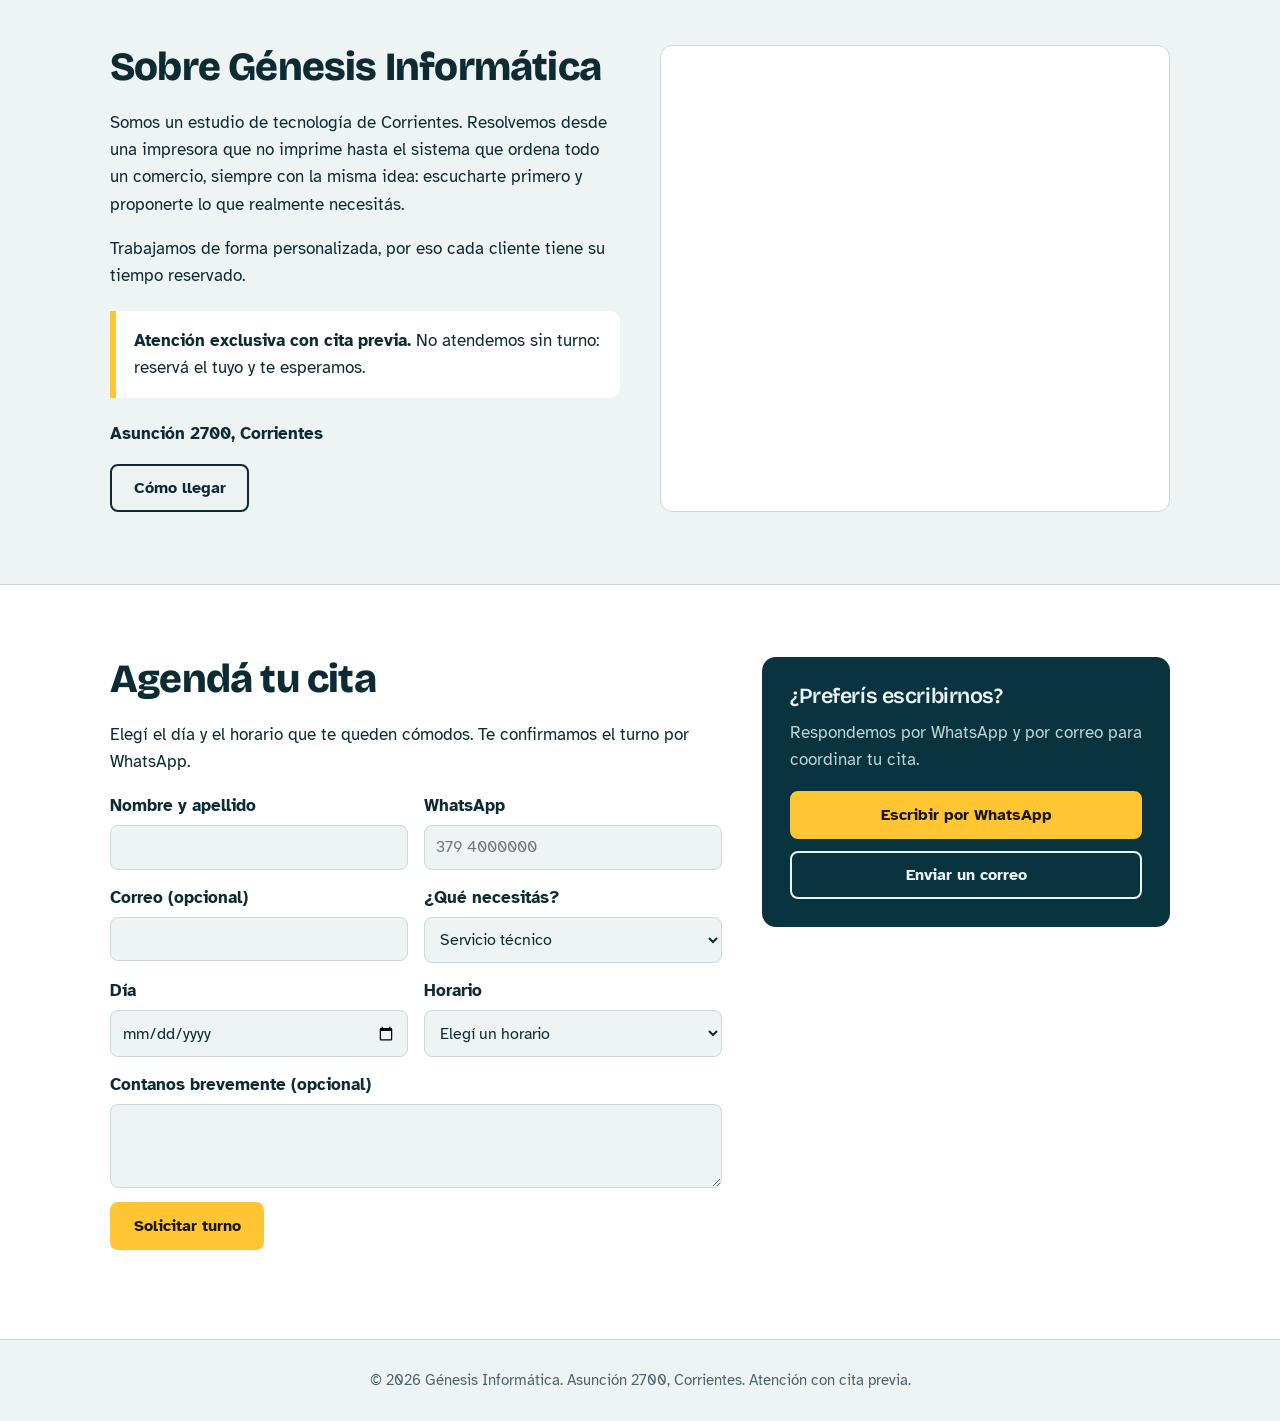
==== commit 931da8f7: "feat: boton flotante volver arriba sobre boton de whatsapp con aparicion al scrollear" ====
--- a/Génesis Informática.html
+++ b/Génesis Informática.html
@@ -83,11 +83,12 @@
 .side p{color:#bcd3d7}
 .side .btn{display:block;text-align:center;margin-top:12px}
 #st{margin-top:14px;font-weight:700}
-footer{padding:36px 20px 28px;text-align:center;color:var(--mu);font-size:.95rem}
+footer{padding:28px 20px;text-align:center;color:var(--mu);font-size:.95rem}
 footer p{margin:0 auto}
-.to-top{display:inline-flex;align-items:center;gap:8px;padding:.7em 1.35em;margin-bottom:20px;border-radius:999px;border:1px solid var(--ln);background:var(--sf);color:var(--tx);font:700 .95rem "Atkinson Hyperlegible",sans-serif;cursor:pointer;transition:transform .2s ease,border-color .2s ease,box-shadow .2s ease;box-shadow:0 2px 8px rgba(0,0,0,.04)}
-.to-top:hover{border-color:var(--ac);transform:translateY(-3px);box-shadow:0 6px 16px rgba(0,0,0,.1)}
-.to-top svg{transition:transform .2s ease}
+.to-top{position:fixed;right:16px;bottom:calc(74px + env(safe-area-inset-bottom,0px));z-index:15;width:46px;height:46px;border-radius:50%;border:1px solid var(--ln);background:var(--sf);color:var(--tx);display:grid;place-items:center;cursor:pointer;opacity:0;visibility:hidden;transform:translateY(10px);transition:opacity .25s ease,visibility .25s ease,transform .25s ease,background .2s ease,border-color .2s ease,box-shadow .2s ease;box-shadow:0 4px 14px rgba(0,0,0,.15)}
+.to-top.show{opacity:1;visibility:visible;transform:translateY(0)}
+.to-top:hover{border-color:var(--ac);background:var(--ac);color:#1a1400;transform:translateY(-3px);box-shadow:0 6px 18px rgba(0,0,0,.22)}
+.to-top svg{display:block;transition:transform .2s ease}
 .to-top:hover svg{transform:translateY(-2px)}
 .fab{position:fixed;right:16px;bottom:calc(16px + env(safe-area-inset-bottom,0px));z-index:15;padding:.7em 1.2em;border-radius:999px;background:#128c4a;color:#fff;font-weight:700;text-decoration:none}
 @media(max-width:820px){
@@ -255,13 +256,10 @@
 </section>
 </main>
 
-<footer>
-<button class="to-top" id="toTop" aria-label="Volver arriba">
-<svg width="18" height="18" viewBox="0 0 24 24" fill="none" stroke="currentColor" stroke-width="2.5" stroke-linecap="round" stroke-linejoin="round" aria-hidden="true"><path d="M18 15l-6-6-6 6"/></svg>
-Volver arriba
+<footer><p>© <span id="y"></span> Génesis Informática. Asunción 2700, Corrientes. Atención con cita previa.</p></footer>
+<button class="to-top" id="toTop" aria-label="Volver arriba" title="Volver arriba">
+<svg width="22" height="22" viewBox="0 0 24 24" fill="none" stroke="currentColor" stroke-width="2.5" stroke-linecap="round" stroke-linejoin="round" aria-hidden="true"><path d="M18 15l-6-6-6 6"/></svg>
 </button>
-<p>© <span id="y"></span> Génesis Informática. Asunción 2700, Corrientes. Atención con cita previa.</p>
-</footer>
 <a class="fab" id="fab" target="_blank" rel="noopener">WhatsApp</a>
 
 <script>
@@ -272,7 +270,11 @@
 $("#wa").href=$("#fab").href=waURL("Hola, quiero agendar una cita con Génesis Informática.");
 $("#em").href="mailto:"+CFG.email;
 $("#y").textContent=new Date().getFullYear();
-$("#toTop").onclick=()=>window.scrollTo({top:0,behavior:"smooth"});
+const topBtn=$("#toTop");
+window.addEventListener("scroll",()=>{
+if(window.scrollY>280){topBtn.classList.add("show")}else{topBtn.classList.remove("show")}
+},{passive:true});
+topBtn.onclick=()=>window.scrollTo({top:0,behavior:"smooth"});
 if(CFG.portfolio){const p=$("[data-portfolio]");p.href=CFG.portfolio;p.target="_blank";p.rel="noopener"}
 $("#hora").innerHTML='<option value="">Elegí un horario</option>'+CFG.slots.map(s=>"<option>"+s+"</option>").join("");
 const t=new Date();t.setMinutes(t.getMinutes()-t.getTimezoneOffset());$("#fecha").min=t.toISOString().slice(0,10);
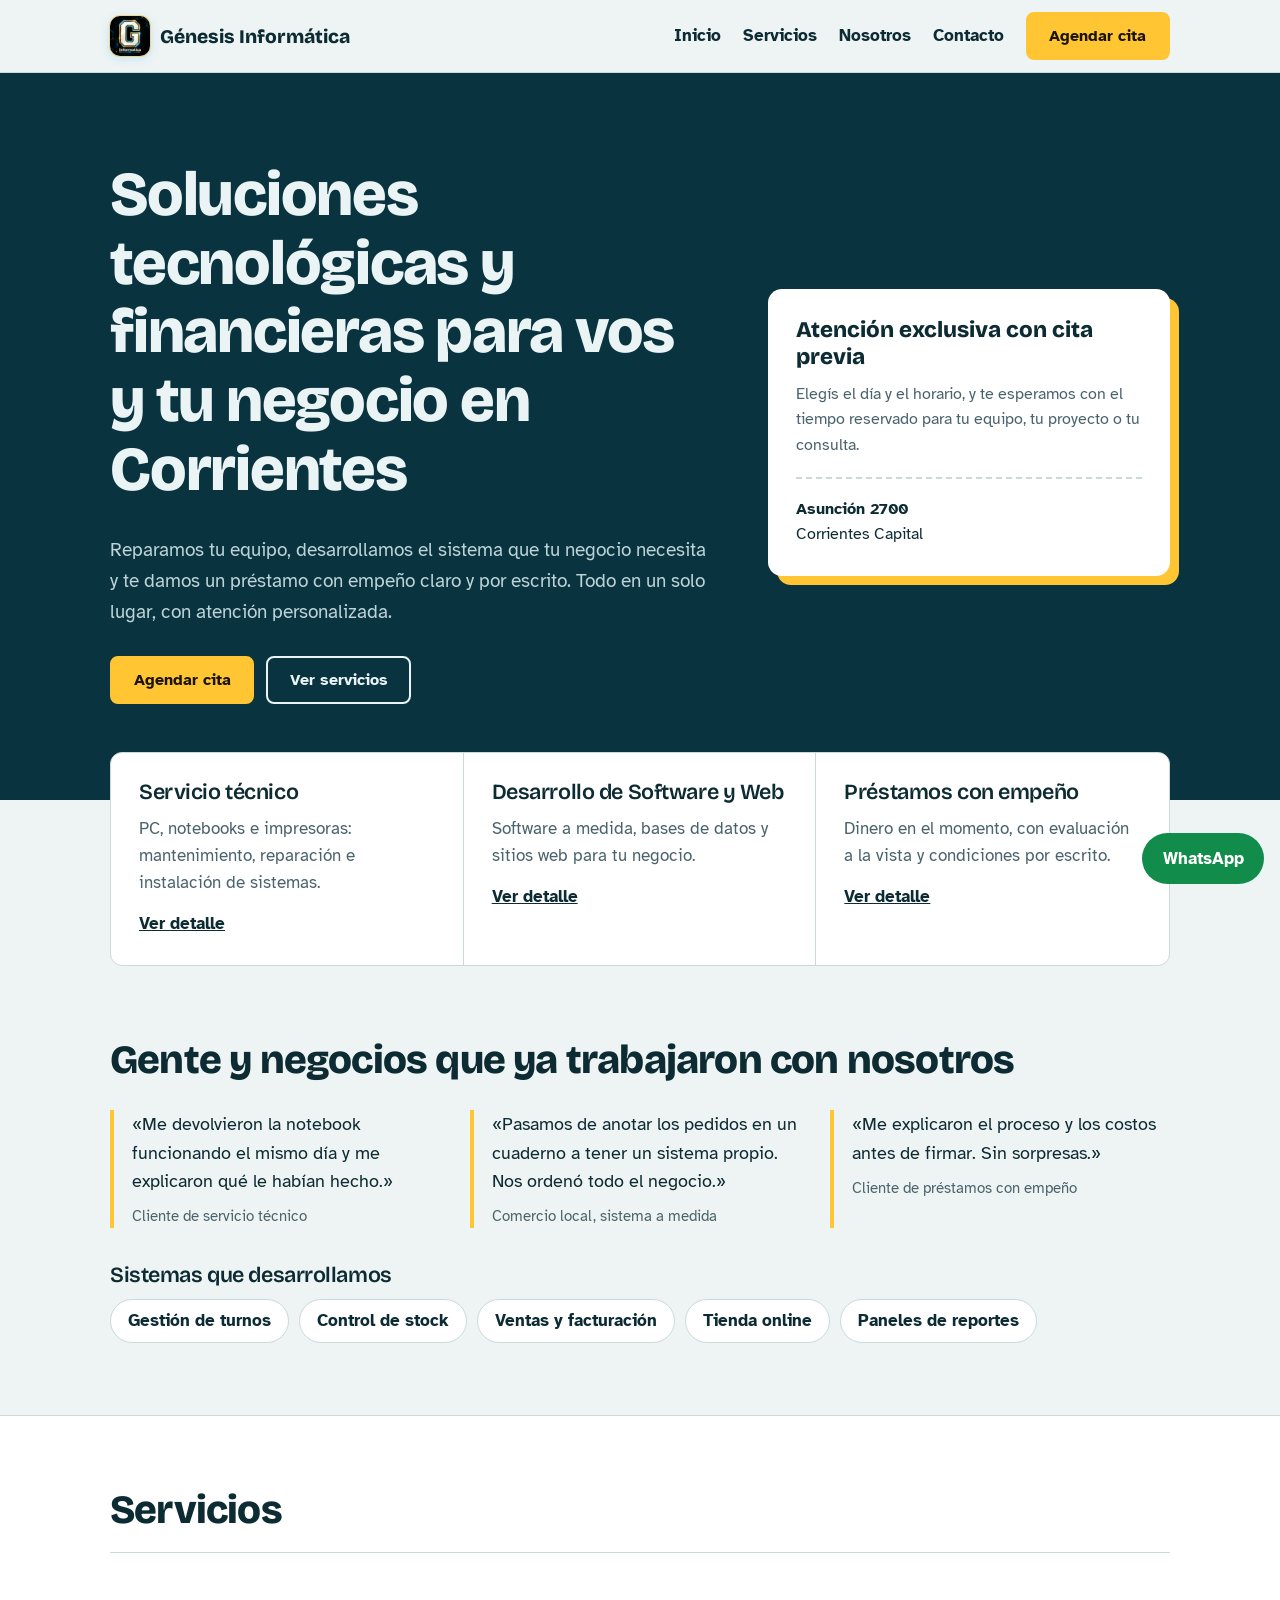
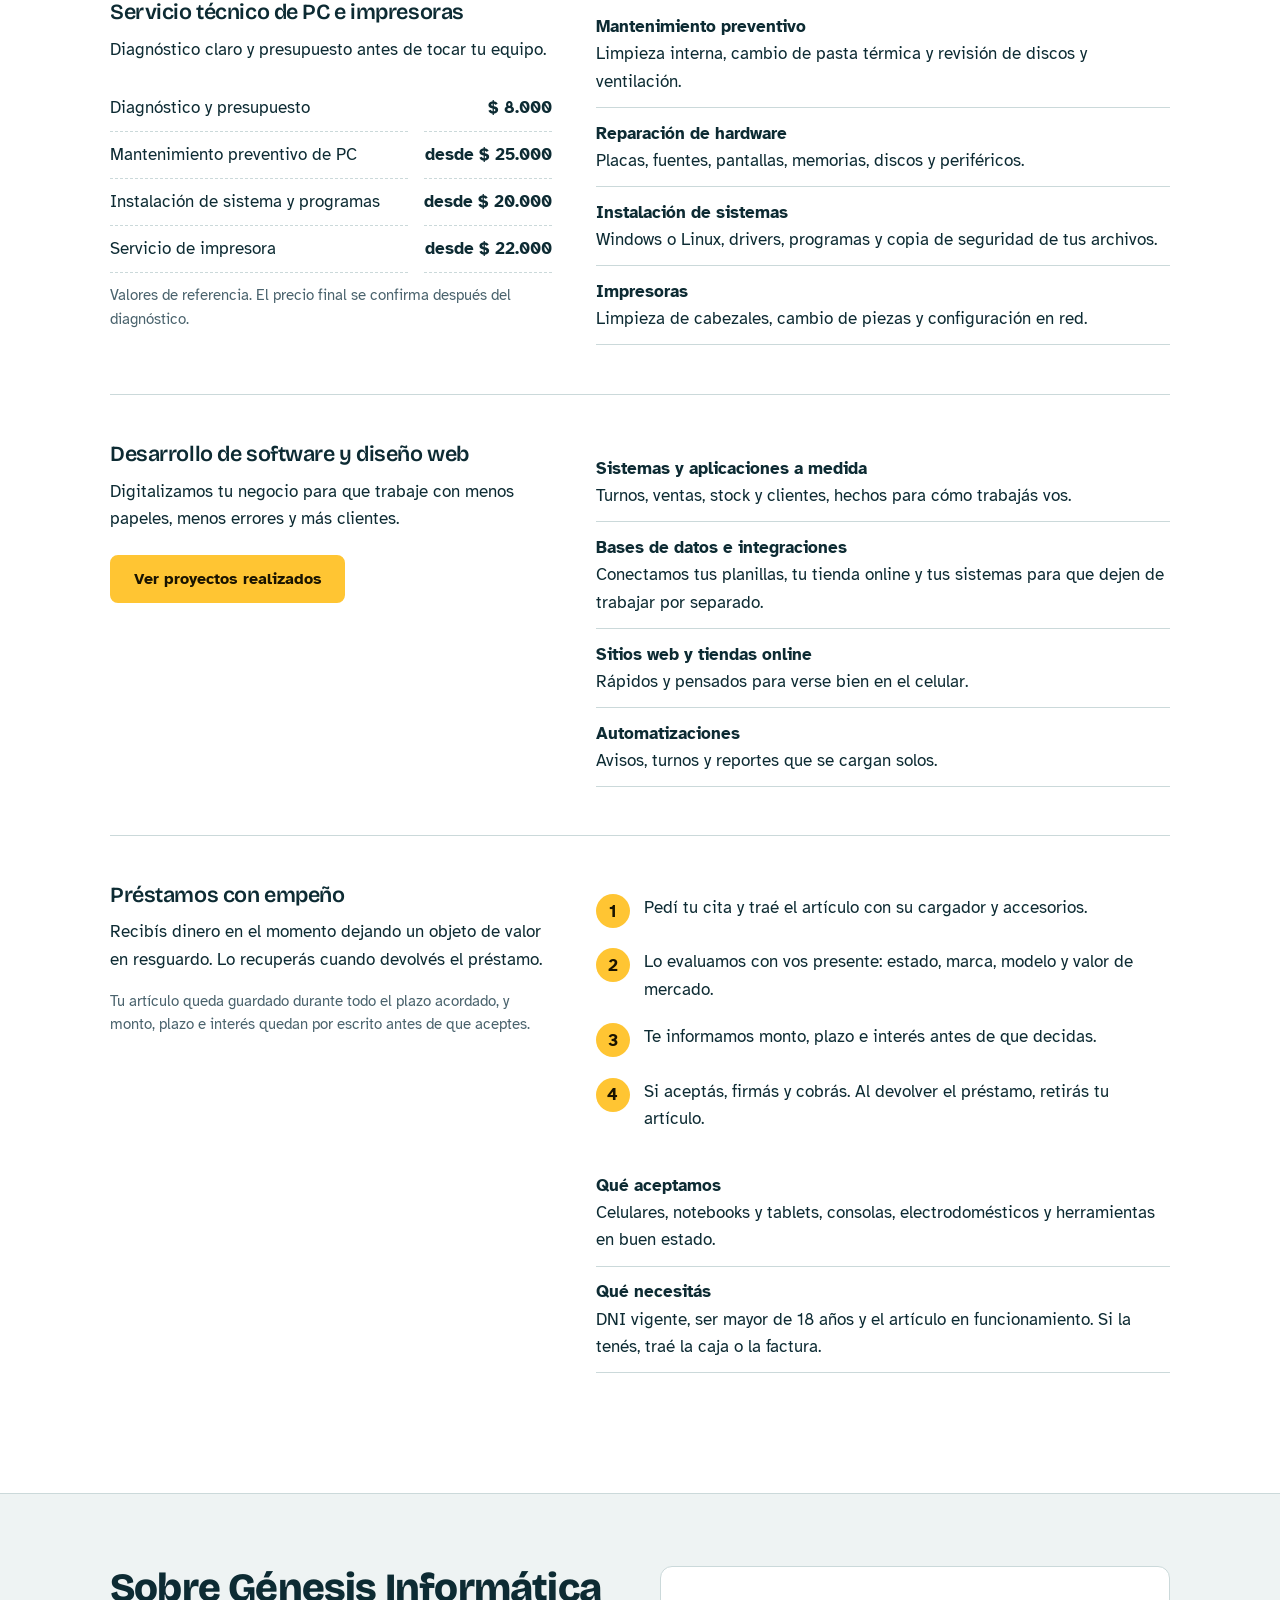
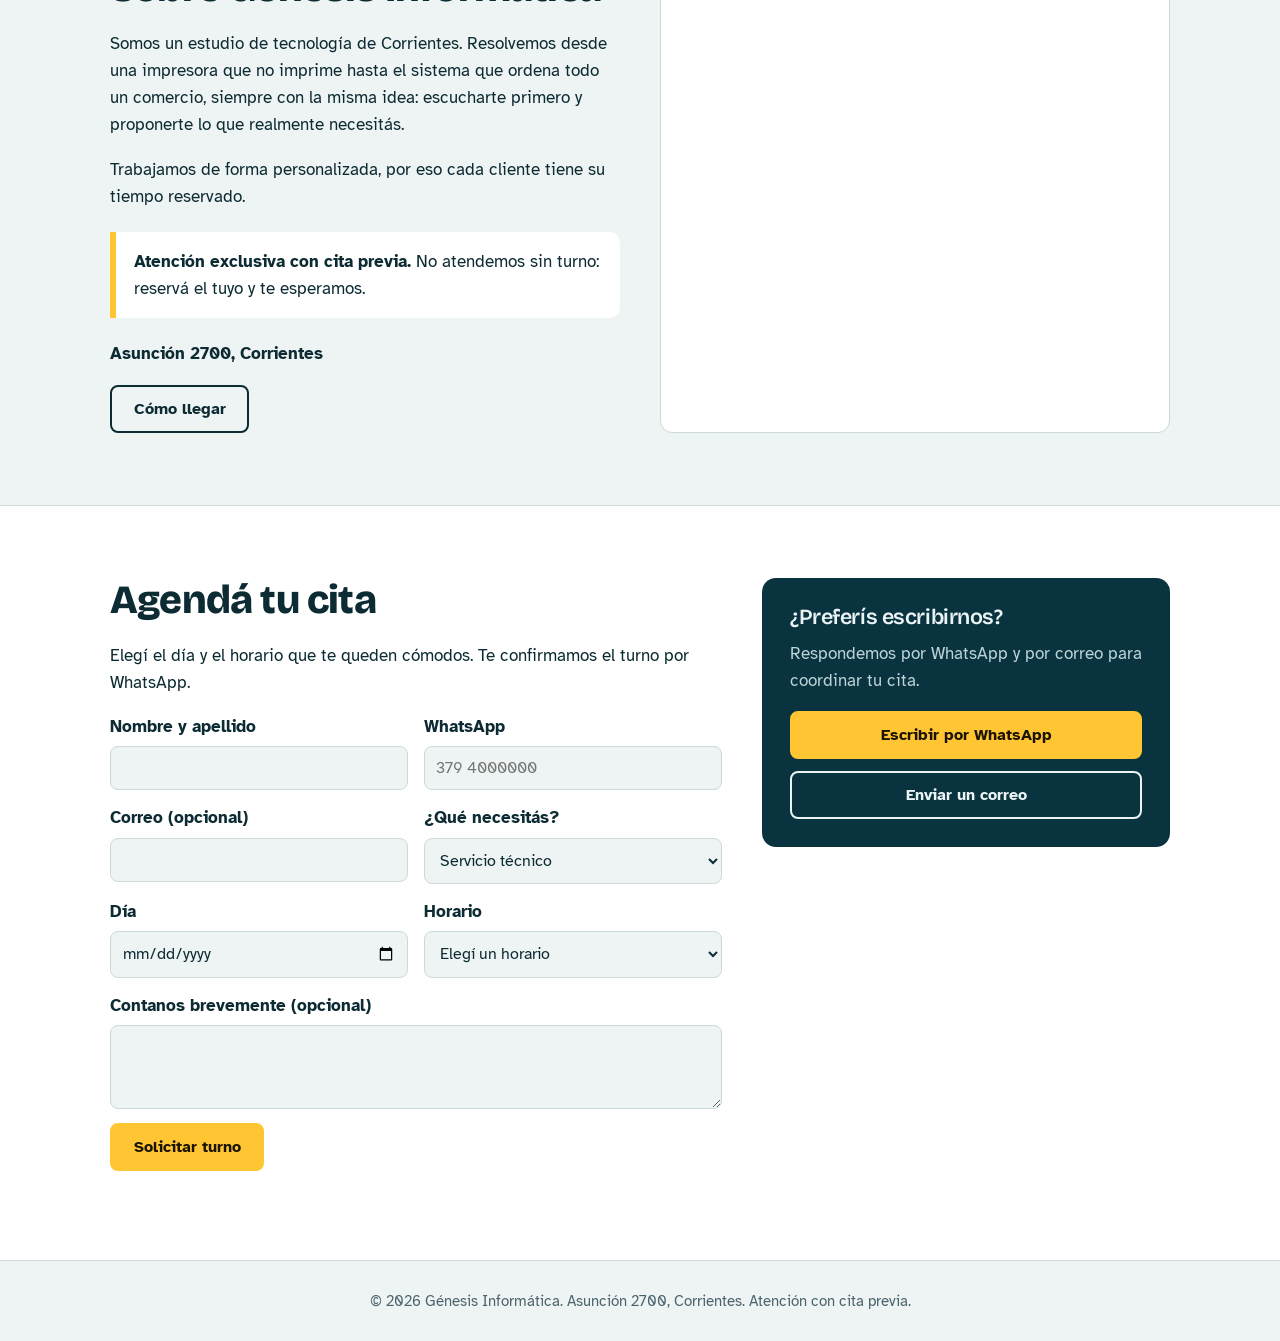
==== commit eaa2acd3: "refactor: eliminar referencias a marketing digital y enfocar en desarrollo y diseno web" ====
--- a/Génesis Informática.html
+++ b/Génesis Informática.html
@@ -4,7 +4,7 @@
 <meta charset="utf-8">
 <meta name="viewport" content="width=device-width, initial-scale=1, viewport-fit=cover">
 <title>Génesis Informática | Servicio técnico, desarrollo y préstamos en Corrientes</title>
-<meta name="description" content="Servicio técnico de PC e impresoras, desarrollo de software, marketing digital y préstamos con empeño en Corrientes. Atención exclusiva con cita previa.">
+<meta name="description" content="Servicio técnico de PC e impresoras, desarrollo de software, diseño web y préstamos con empeño en Corrientes. Atención exclusiva con cita previa.">
 <link rel="icon" type="image/png" href="img/logo.png">
 <link rel="apple-touch-icon" href="img/logo.png">
 <link rel="preconnect" href="https://fonts.googleapis.com">
@@ -180,7 +180,7 @@
 
 <article class="svc" id="desarrollo">
 <div>
-<h3>Desarrollo de software y marketing digital</h3>
+<h3>Desarrollo de software y diseño web</h3>
 <p>Digitalizamos tu negocio para que trabaje con menos papeles, menos errores y más clientes.</p>
 <a class="btn" data-portfolio href="#proyectos">Ver proyectos realizados</a>
 </div>
@@ -188,7 +188,6 @@
 <li><b>Sistemas y aplicaciones a medida</b>Turnos, ventas, stock y clientes, hechos para cómo trabajás vos.</li>
 <li><b>Bases de datos e integraciones</b>Conectamos tus planillas, tu tienda online y tus sistemas para que dejen de trabajar por separado.</li>
 <li><b>Sitios web y tiendas online</b>Rápidos y pensados para verse bien en el celular.</li>
-<li><b>Marketing digital</b>Perfil de Google, redes sociales y campañas con resultados medibles.</li>
 <li><b>Automatizaciones</b>Avisos, turnos y reportes que se cargan solos.</li>
 </ul>
 </article>
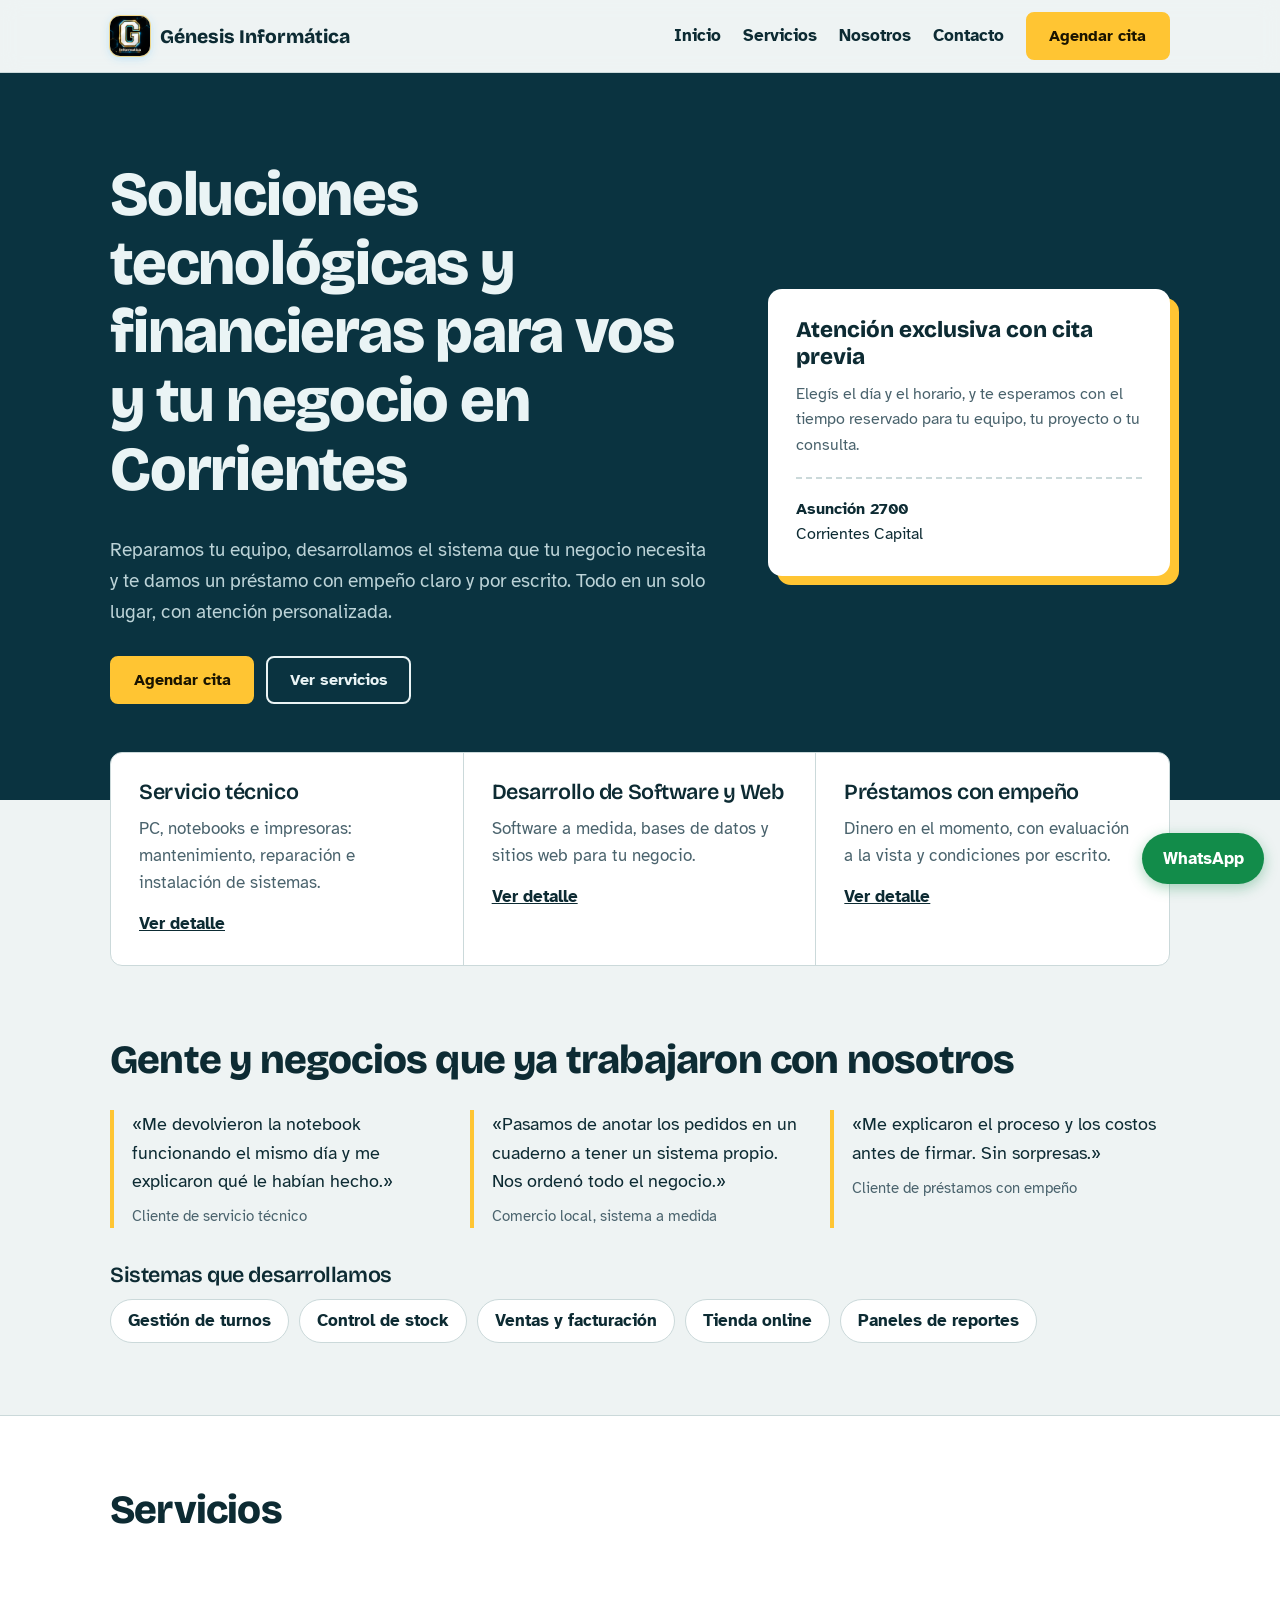
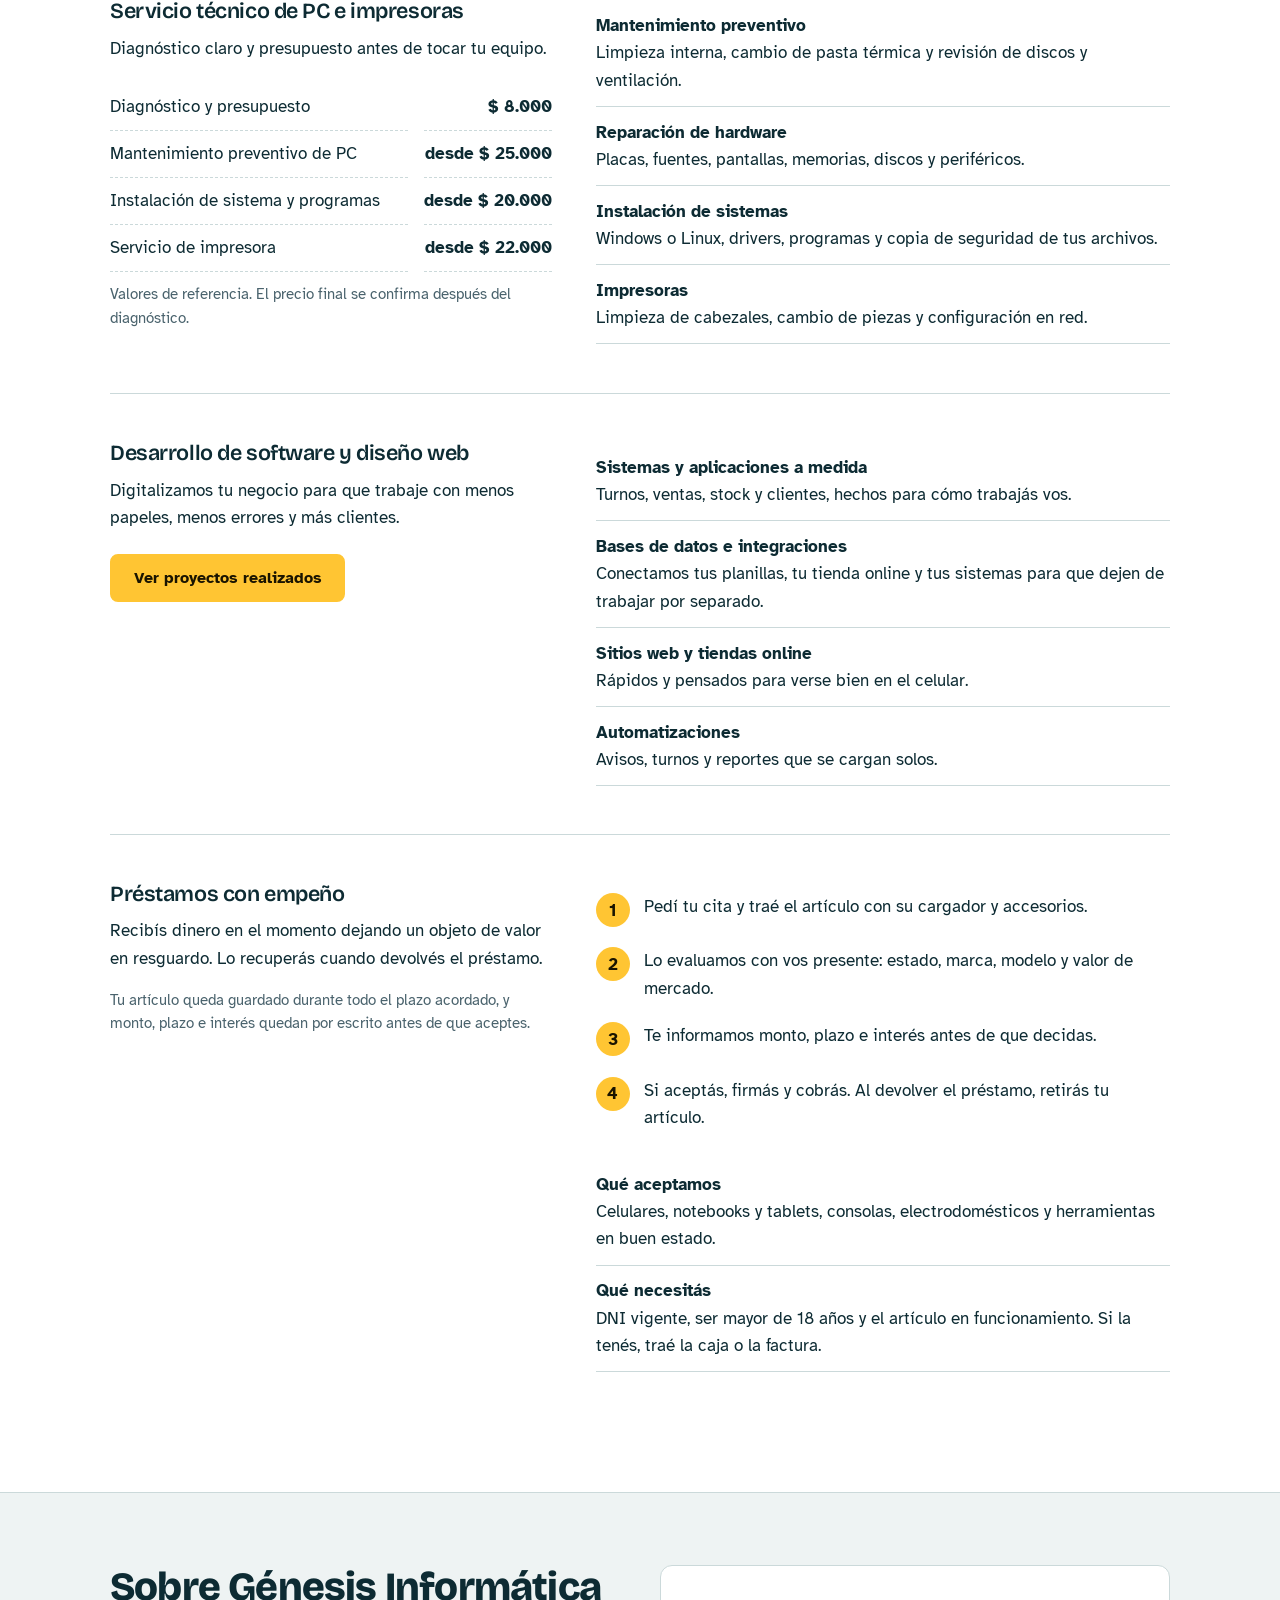
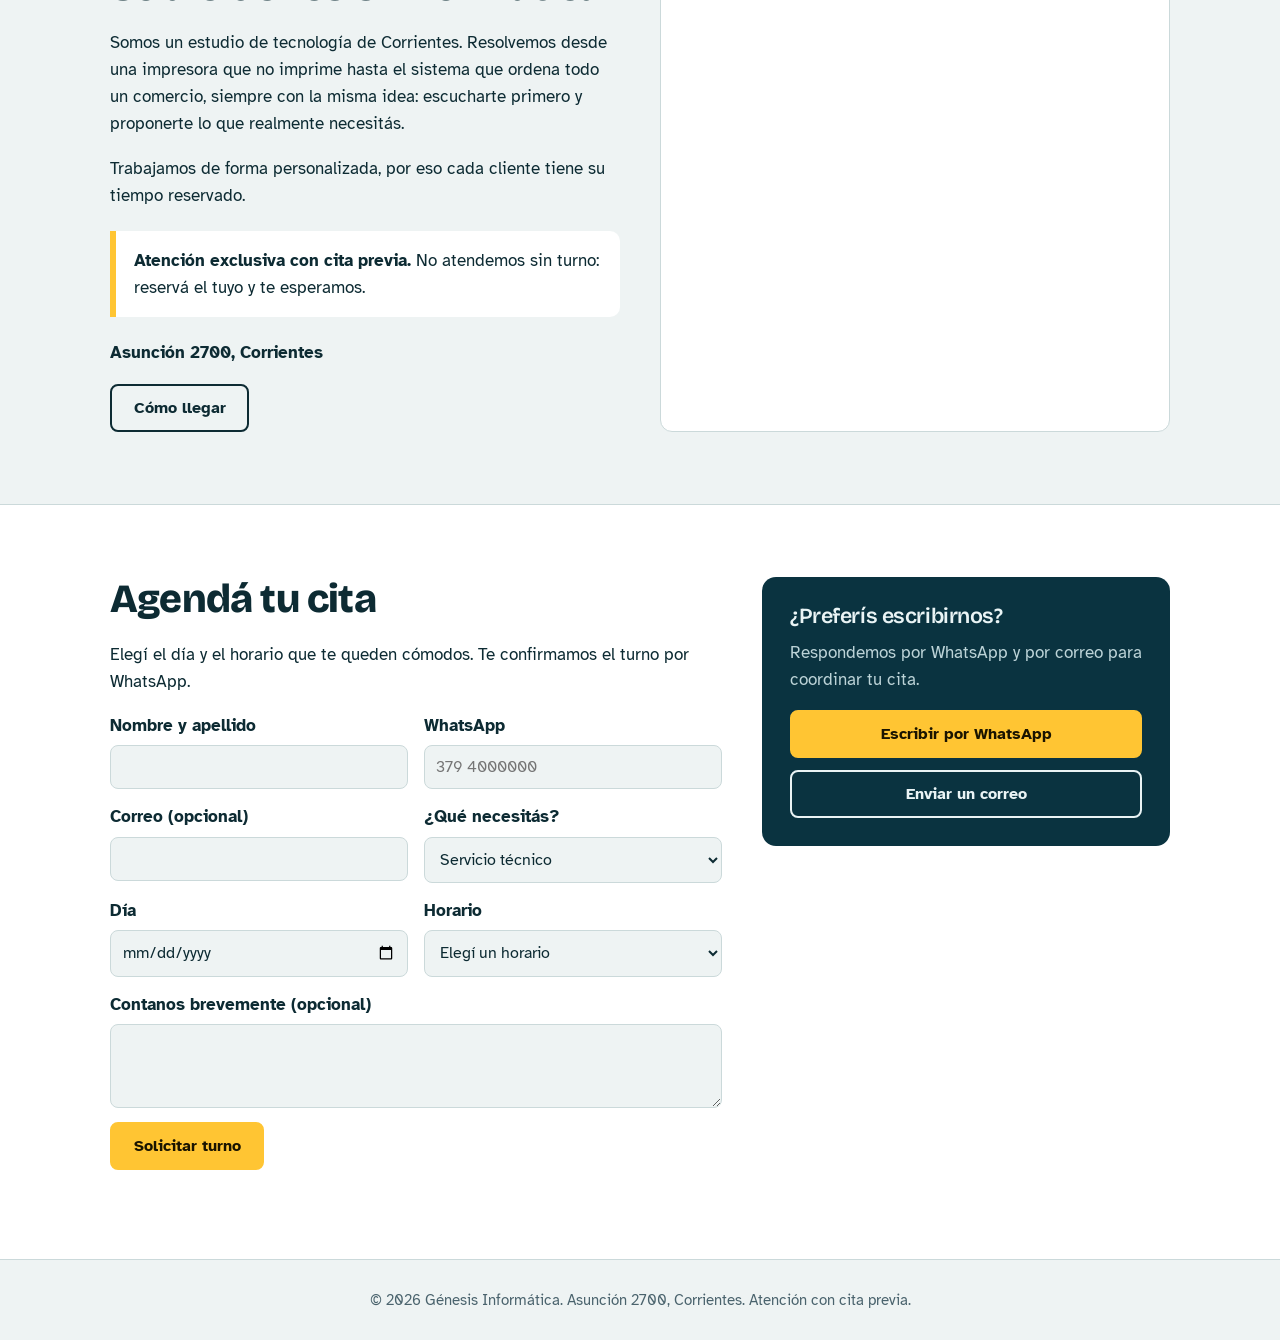
==== commit e8f16ac8: "style: formatear y organizar codigo html, css y js" ====
--- a/Génesis Informática.html
+++ b/Génesis Informática.html
@@ -1,296 +1,1058 @@
 <!DOCTYPE html>
 <html lang="es-AR">
 <head>
-<meta charset="utf-8">
-<meta name="viewport" content="width=device-width, initial-scale=1, viewport-fit=cover">
-<title>Génesis Informática | Servicio técnico, desarrollo y préstamos en Corrientes</title>
-<meta name="description" content="Servicio técnico de PC e impresoras, desarrollo de software, diseño web y préstamos con empeño en Corrientes. Atención exclusiva con cita previa.">
-<link rel="icon" type="image/png" href="img/logo.png">
-<link rel="apple-touch-icon" href="img/logo.png">
-<link rel="preconnect" href="https://fonts.googleapis.com">
-<link rel="preconnect" href="https://fonts.gstatic.com" crossorigin>
-<link href="https://fonts.googleapis.com/css2?family=Atkinson+Hyperlegible:wght@400;700&family=Bricolage+Grotesque:wght@600;800&display=swap" rel="stylesheet">
-<style>
-:root{--bg:#eef3f3;--sf:#fff;--tx:#0d2b33;--mu:#4a636d;--ln:#cbd9da;--ink:#0a3340;--ac:#ffc533;--hd:rgba(238,243,243,.92);color-scheme:light;box-sizing:border-box;padding-top:env(safe-area-inset-top,0px);padding-bottom:env(safe-area-inset-bottom,0px)}
-@media(prefers-color-scheme:dark){:root:not([data-theme="light"]){--bg:#081a20;--sf:#0e2830;--tx:#e6f0f1;--mu:#9db5ba;--ln:#23424a;--hd:rgba(8,26,32,.92);color-scheme:dark}}
-:root[data-theme="dark"]{--bg:#081a20;--sf:#0e2830;--tx:#e6f0f1;--mu:#9db5ba;--ln:#23424a;--hd:rgba(8,26,32,.92);color-scheme:dark}
-*,*::before,*::after{box-sizing:inherit}
-html{scroll-padding-top:calc(env(safe-area-inset-top,0px) + 76px)}
-@media(prefers-reduced-motion:no-preference){html{scroll-behavior:smooth}}
-body{margin:0;background:var(--bg);color:var(--tx);font:400 1.0625rem/1.6 "Atkinson Hyperlegible",system-ui,sans-serif}
-body::before{content:"";position:fixed;inset:0 0 auto;height:env(safe-area-inset-top,0px);z-index:10;background:var(--hd);backdrop-filter:blur(10px)}
-h1,h2,h3{font-family:"Bricolage Grotesque",system-ui,sans-serif;line-height:1.1;letter-spacing:-.02em;margin:0 0 .5em}
-h1{font-size:clamp(2.2rem,6vw,3.9rem);font-weight:800}
-h2{font-size:clamp(1.7rem,4vw,2.5rem);font-weight:800}
-h3{font-size:1.35rem;font-weight:600}
-p{margin:0 0 1em;max-width:62ch}
-a{color:inherit}
-:focus-visible{outline:3px solid currentColor;outline-offset:3px}
-.wrap{max-width:1100px;margin:0 auto;padding:72px 20px}
-header{position:sticky;top:env(safe-area-inset-top,0px);z-index:20;background:var(--hd);backdrop-filter:blur(10px);border-bottom:1px solid var(--ln)}
-.bar{max-width:1100px;margin:0 auto;padding:12px 20px;display:flex;align-items:center;gap:20px}
-.brand{font:800 1.2rem "Bricolage Grotesque",sans-serif;text-decoration:none;margin-right:auto;display:flex;align-items:center;gap:10px}
-.brand img{width:40px;height:40px;border-radius:10px;display:block;box-shadow:0 0 0 1px rgba(255,197,51,.55),0 2px 10px rgba(30,170,255,.25);transition:transform .2s ease}
-.brand:hover img{transform:scale(1.06)}
-nav{display:flex;gap:22px;align-items:center}
-nav a{text-decoration:none;font-weight:700}
-nav a:not(.btn):hover{text-decoration:underline}
-#burger{display:none;background:none;border:1px solid var(--ln);border-radius:8px;color:inherit;font:inherit;font-weight:700;padding:.4em .8em;cursor:pointer}
-.btn{display:inline-block;padding:.75em 1.35em;border-radius:8px;border:2px solid var(--ac);background:var(--ac);color:#1a1400;font:700 1rem "Atkinson Hyperlegible",sans-serif;text-decoration:none;cursor:pointer}
-.btn.o{background:transparent;color:inherit;border-color:currentColor}
-.hero{background:var(--ink);color:#eaf4f5}
-.hero .wrap{display:grid;grid-template-columns:1.5fr 1fr;gap:56px;align-items:center;padding-top:88px;padding-bottom:96px}
-.hero p{font-size:1.2rem;color:#bcd3d7}
-.cta{display:flex;flex-wrap:wrap;gap:12px;margin-top:28px}
-.ticket{background:var(--sf);color:var(--tx);border-radius:14px;padding:28px;box-shadow:9px 9px 0 var(--ac)}
-.ticket b{font:800 1.4rem/1.2 "Bricolage Grotesque",sans-serif;display:block;margin-bottom:.5em}
-.ticket p{color:var(--mu);font-size:1rem}
-.ticket hr{border:0;border-top:2px dashed var(--ln);margin:18px 0}
-.ticket p:last-child{margin:0;color:var(--tx)}
-.cols{display:grid;grid-template-columns:repeat(3,1fr);margin:-48px auto 0;max-width:1060px;position:relative;background:var(--sf);border:1px solid var(--ln);border-radius:12px;overflow:hidden}
-.cols a{display:block;padding:28px;text-decoration:none;border-right:1px solid var(--ln)}
-.cols a:last-child{border-right:0}
-.cols a:hover{background:var(--bg)}
-.cols p{color:var(--mu);margin-bottom:.8em}
-.cols span{font-weight:700;text-decoration:underline}
-.quotes{display:grid;grid-template-columns:repeat(3,1fr);gap:20px;margin:28px 0 36px}
-blockquote{margin:0;padding:0 0 0 18px;border-left:4px solid var(--ac);font-size:1.1rem}
-blockquote cite{display:block;margin-top:.6em;font-size:.95rem;font-style:normal;color:var(--mu)}
-.chips{display:flex;flex-wrap:wrap;gap:10px;list-style:none;padding:0;margin:0}
-.chips li{padding:.45em 1em;border:1px solid var(--ln);border-radius:999px;background:var(--sf);font-weight:700}
-.svc{display:grid;grid-template-columns:1fr 1.3fr;gap:44px;padding:48px 0;border-top:1px solid var(--ln)}
-.svc .btn{margin-top:6px}
-ul.ls{list-style:none;padding:0;margin:0}
-ul.ls li{padding:.7em 0;border-bottom:1px solid var(--ln)}
-ul.ls li b{display:block}
-dl.pr{display:grid;grid-template-columns:1fr auto;gap:0 16px;margin:22px 0 0}
-dl.pr dt,dl.pr dd{margin:0;padding:.55em 0;border-bottom:1px dashed var(--ln)}
-dl.pr dd{font-weight:700;text-align:right}
-.fine{font-size:.92rem;color:var(--mu);margin-top:.8em}
-ol.st{counter-reset:s;list-style:none;padding:0;margin:0 0 18px}
-ol.st li{counter-increment:s;display:flex;gap:14px;padding:.6em 0}
-ol.st li::before{content:counter(s);flex:none;width:2em;height:2em;display:grid;place-items:center;border-radius:50%;background:var(--ac);color:#1a1400;font-weight:700}
-.two{display:grid;grid-template-columns:1fr 1fr;gap:40px}
-.note{border-left:6px solid var(--ac);background:var(--sf);padding:16px 18px;border-radius:0 10px 10px 0;margin:22px 0}
-.map{border:1px solid var(--ln);border-radius:12px;overflow:hidden;background:var(--sf);min-height:340px}
-.map iframe{display:block;width:100%;height:100%;min-height:340px;border:0}
-.alt{background:var(--sf);border-block:1px solid var(--ln)}
-.contact{display:grid;grid-template-columns:1.5fr 1fr;gap:40px;align-items:start}
-.fg{display:grid;grid-template-columns:1fr 1fr;gap:0 16px}
-label{display:block;font-weight:700;margin-bottom:14px}
-input,select,textarea{display:block;width:100%;margin-top:6px;padding:.7em;border:1px solid var(--ln);border-radius:8px;background:var(--bg);color:var(--tx);font:400 1rem "Atkinson Hyperlegible",sans-serif}
-.side{background:var(--ink);color:#eaf4f5;border-radius:14px;padding:28px}
-.side p{color:#bcd3d7}
-.side .btn{display:block;text-align:center;margin-top:12px}
-#st{margin-top:14px;font-weight:700}
-footer{padding:28px 20px;text-align:center;color:var(--mu);font-size:.95rem}
-footer p{margin:0 auto}
-.to-top{position:fixed;right:16px;bottom:calc(74px + env(safe-area-inset-bottom,0px));z-index:15;width:46px;height:46px;border-radius:50%;border:1px solid var(--ln);background:var(--sf);color:var(--tx);display:grid;place-items:center;cursor:pointer;opacity:0;visibility:hidden;transform:translateY(10px);transition:opacity .25s ease,visibility .25s ease,transform .25s ease,background .2s ease,border-color .2s ease,box-shadow .2s ease;box-shadow:0 4px 14px rgba(0,0,0,.15)}
-.to-top.show{opacity:1;visibility:visible;transform:translateY(0)}
-.to-top:hover{border-color:var(--ac);background:var(--ac);color:#1a1400;transform:translateY(-3px);box-shadow:0 6px 18px rgba(0,0,0,.22)}
-.to-top svg{display:block;transition:transform .2s ease}
-.to-top:hover svg{transform:translateY(-2px)}
-.fab{position:fixed;right:16px;bottom:calc(16px + env(safe-area-inset-bottom,0px));z-index:15;padding:.7em 1.2em;border-radius:999px;background:#128c4a;color:#fff;font-weight:700;text-decoration:none}
-@media(max-width:820px){
-.hero .wrap,.cols,.quotes,.svc,.two,.contact,.fg{grid-template-columns:1fr}
-.hero .wrap{gap:40px;padding-top:56px;padding-bottom:80px}
-.cols{margin:-40px 16px 0}
-.cols a{border-right:0;border-bottom:1px solid var(--ln)}
-.cols a:last-child{border-bottom:0}
-.svc{gap:20px}
-.wrap{padding-top:56px;padding-bottom:56px}
-#burger{display:block}
-nav{display:none;position:absolute;left:0;right:0;top:100%;flex-direction:column;align-items:stretch;gap:14px;padding:16px 20px 20px;background:var(--bg);border-bottom:1px solid var(--ln)}
-nav.open{display:flex}
-nav .btn{text-align:center}
-}
-</style>
+  <meta charset="utf-8">
+  <meta name="viewport" content="width=device-width, initial-scale=1, viewport-fit=cover">
+  <title>Génesis Informática | Servicio técnico, desarrollo y préstamos en Corrientes</title>
+  <meta name="description" content="Servicio técnico de PC e impresoras, desarrollo de software, diseño web y préstamos con empeño en Corrientes. Atención exclusiva con cita previa.">
+
+  <!-- Favicons -->
+  <link rel="icon" type="image/png" href="img/logo.png">
+  <link rel="apple-touch-icon" href="img/logo.png">
+
+  <!-- Google Fonts -->
+  <link rel="preconnect" href="https://fonts.googleapis.com">
+  <link rel="preconnect" href="https://fonts.gstatic.com" crossorigin>
+  <link href="https://fonts.googleapis.com/css2?family=Atkinson+Hyperlegible:wght@400;700&family=Bricolage+Grotesque:wght@600;800&display=swap" rel="stylesheet">
+
+  <style>
+    /* ==========================================================================
+       1. VARIABLES & TEMAS
+       ========================================================================== */
+    :root {
+      --bg: #eef3f3;
+      --sf: #ffffff;
+      --tx: #0d2b33;
+      --mu: #4a636d;
+      --ln: #cbd9da;
+      --ink: #0a3340;
+      --ac: #ffc533;
+      --hd: rgba(238, 243, 243, 0.92);
+      color-scheme: light;
+      box-sizing: border-box;
+      padding-top: env(safe-area-inset-top, 0px);
+      padding-bottom: env(safe-area-inset-bottom, 0px);
+    }
+
+    @media (prefers-color-scheme: dark) {
+      :root:not([data-theme="light"]) {
+        --bg: #081a20;
+        --sf: #0e2830;
+        --tx: #e6f0f1;
+        --mu: #9db5ba;
+        --ln: #23424a;
+        --hd: rgba(8, 26, 32, 0.92);
+        color-scheme: dark;
+      }
+    }
+
+    :root[data-theme="dark"] {
+      --bg: #081a20;
+      --sf: #0e2830;
+      --tx: #e6f0f1;
+      --mu: #9db5ba;
+      --ln: #23424a;
+      --hd: rgba(8, 26, 32, 0.92);
+      color-scheme: dark;
+    }
+
+    /* ==========================================================================
+       2. REINICIO & TIPOGRAFÍA BASE
+       ========================================================================== */
+    *,
+    *::before,
+    *::after {
+      box-sizing: inherit;
+    }
+
+    html {
+      scroll-padding-top: calc(env(safe-area-inset-top, 0px) + 76px);
+    }
+
+    @media (prefers-reduced-motion: no-preference) {
+      html {
+        scroll-behavior: smooth;
+      }
+    }
+
+    body {
+      margin: 0;
+      background: var(--bg);
+      color: var(--tx);
+      font: 400 1.0625rem/1.6 "Atkinson Hyperlegible", system-ui, sans-serif;
+    }
+
+    body::before {
+      content: "";
+      position: fixed;
+      inset: 0 0 auto;
+      height: env(safe-area-inset-top, 0px);
+      z-index: 10;
+      background: var(--hd);
+      backdrop-filter: blur(10px);
+    }
+
+    h1, h2, h3 {
+      font-family: "Bricolage Grotesque", system-ui, sans-serif;
+      line-height: 1.1;
+      letter-spacing: -0.02em;
+      margin: 0 0 0.5em;
+    }
+
+    h1 {
+      font-size: clamp(2.2rem, 6vw, 3.9rem);
+      font-weight: 800;
+    }
+
+    h2 {
+      font-size: clamp(1.7rem, 4vw, 2.5rem);
+      font-weight: 800;
+    }
+
+    h3 {
+      font-size: 1.35rem;
+      font-weight: 600;
+    }
+
+    p {
+      margin: 0 0 1em;
+      max-width: 62ch;
+    }
+
+    a {
+      color: inherit;
+    }
+
+    :focus-visible {
+      outline: 3px solid currentColor;
+      outline-offset: 3px;
+    }
+
+    .wrap {
+      max-width: 1100px;
+      margin: 0 auto;
+      padding: 72px 20px;
+    }
+
+    /* ==========================================================================
+       3. BOTONES
+       ========================================================================== */
+    .btn {
+      display: inline-block;
+      padding: 0.75em 1.35em;
+      border-radius: 8px;
+      border: 2px solid var(--ac);
+      background: var(--ac);
+      color: #1a1400;
+      font: 700 1rem "Atkinson Hyperlegible", sans-serif;
+      text-decoration: none;
+      cursor: pointer;
+      transition: transform 0.2s ease, box-shadow 0.2s ease;
+    }
+
+    .btn:hover {
+      transform: translateY(-2px);
+      box-shadow: 0 4px 12px rgba(255, 197, 51, 0.25);
+    }
+
+    .btn.o {
+      background: transparent;
+      color: inherit;
+      border-color: currentColor;
+    }
+
+    .btn.o:hover {
+      box-shadow: 0 4px 12px rgba(0, 0, 0, 0.15);
+    }
+
+    /* ==========================================================================
+       4. ENCABEZADO Y NAVEGACIÓN
+       ========================================================================== */
+    header {
+      position: sticky;
+      top: env(safe-area-inset-top, 0px);
+      z-index: 20;
+      background: var(--hd);
+      backdrop-filter: blur(10px);
+      border-bottom: 1px solid var(--ln);
+    }
+
+    .bar {
+      max-width: 1100px;
+      margin: 0 auto;
+      padding: 12px 20px;
+      display: flex;
+      align-items: center;
+      gap: 20px;
+    }
+
+    .brand {
+      font: 800 1.2rem "Bricolage Grotesque", sans-serif;
+      text-decoration: none;
+      margin-right: auto;
+      display: flex;
+      align-items: center;
+      gap: 10px;
+    }
+
+    .brand img {
+      width: 40px;
+      height: 40px;
+      border-radius: 10px;
+      display: block;
+      box-shadow: 0 0 0 1px rgba(255, 197, 51, 0.55), 0 2px 10px rgba(30, 170, 255, 0.25);
+      transition: transform 0.2s ease;
+    }
+
+    .brand:hover img {
+      transform: scale(1.06);
+    }
+
+    nav {
+      display: flex;
+      gap: 22px;
+      align-items: center;
+    }
+
+    nav a {
+      text-decoration: none;
+      font-weight: 700;
+    }
+
+    nav a:not(.btn):hover {
+      text-decoration: underline;
+    }
+
+    #burger {
+      display: none;
+      background: none;
+      border: 1px solid var(--ln);
+      border-radius: 8px;
+      color: inherit;
+      font: inherit;
+      font-weight: 700;
+      padding: 0.4em 0.8em;
+      cursor: pointer;
+    }
+
+    /* ==========================================================================
+       5. SECCIÓN HERO
+       ========================================================================== */
+    .hero {
+      background: var(--ink);
+      color: #eaf4f5;
+    }
+
+    .hero .wrap {
+      display: grid;
+      grid-template-columns: 1.5fr 1fr;
+      gap: 56px;
+      align-items: center;
+      padding-top: 88px;
+      padding-bottom: 96px;
+    }
+
+    .hero p {
+      font-size: 1.2rem;
+      color: #bcd3d7;
+    }
+
+    .cta {
+      display: flex;
+      flex-wrap: wrap;
+      gap: 12px;
+      margin-top: 28px;
+    }
+
+    .ticket {
+      background: var(--sf);
+      color: var(--tx);
+      border-radius: 14px;
+      padding: 28px;
+      box-shadow: 9px 9px 0 var(--ac);
+    }
+
+    .ticket b {
+      font: 800 1.4rem/1.2 "Bricolage Grotesque", sans-serif;
+      display: block;
+      margin-bottom: 0.5em;
+    }
+
+    .ticket p {
+      color: var(--mu);
+      font-size: 1rem;
+    }
+
+    .ticket hr {
+      border: 0;
+      border-top: 2px dashed var(--ln);
+      margin: 18px 0;
+    }
+
+    .ticket p:last-child {
+      margin: 0;
+      color: var(--tx);
+    }
+
+    /* ==========================================================================
+       6. TARJETAS DE ACCESO RÁPIDO (.cols)
+       ========================================================================== */
+    .cols {
+      display: grid;
+      grid-template-columns: repeat(3, 1fr);
+      margin: -48px auto 0;
+      max-width: 1060px;
+      position: relative;
+      background: var(--sf);
+      border: 1px solid var(--ln);
+      border-radius: 12px;
+      overflow: hidden;
+    }
+
+    .cols a {
+      display: block;
+      padding: 28px;
+      text-decoration: none;
+      border-right: 1px solid var(--ln);
+      transition: background 0.2s ease;
+    }
+
+    .cols a:last-child {
+      border-right: 0;
+    }
+
+    .cols a:hover {
+      background: var(--bg);
+    }
+
+    .cols p {
+      color: var(--mu);
+      margin-bottom: 0.8em;
+    }
+
+    .cols span {
+      font-weight: 700;
+      text-decoration: underline;
+    }
+
+    /* ==========================================================================
+       7. TESTIMONIOS Y CHIPS
+       ========================================================================== */
+    .quotes {
+      display: grid;
+      grid-template-columns: repeat(3, 1fr);
+      gap: 20px;
+      margin: 28px 0 36px;
+    }
+
+    blockquote {
+      margin: 0;
+      padding: 0 0 0 18px;
+      border-left: 4px solid var(--ac);
+      font-size: 1.1rem;
+    }
+
+    blockquote cite {
+      display: block;
+      margin-top: 0.6em;
+      font-size: 0.95rem;
+      font-style: normal;
+      color: var(--mu);
+    }
+
+    .chips {
+      display: flex;
+      flex-wrap: wrap;
+      gap: 10px;
+      list-style: none;
+      padding: 0;
+      margin: 0;
+    }
+
+    .chips li {
+      padding: 0.45em 1em;
+      border: 1px solid var(--ln);
+      border-radius: 999px;
+      background: var(--sf);
+      font-weight: 700;
+    }
+
+    /* ==========================================================================
+       8. SECCIÓN DE SERVICIOS
+       ========================================================================== */
+    .alt {
+      background: var(--sf);
+      border-block: 1px solid var(--ln);
+    }
+
+    .svc {
+      display: grid;
+      grid-template-columns: 1fr 1.3fr;
+      gap: 44px;
+      padding: 48px 0;
+      border-top: 1px solid var(--ln);
+    }
+
+    .svc:first-of-type {
+      border-top: none;
+    }
+
+    .svc .btn {
+      margin-top: 6px;
+    }
+
+    ul.ls {
+      list-style: none;
+      padding: 0;
+      margin: 0;
+    }
+
+    ul.ls li {
+      padding: 0.7em 0;
+      border-bottom: 1px solid var(--ln);
+    }
+
+    ul.ls li b {
+      display: block;
+    }
+
+    dl.pr {
+      display: grid;
+      grid-template-columns: 1fr auto;
+      gap: 0 16px;
+      margin: 22px 0 0;
+    }
+
+    dl.pr dt,
+    dl.pr dd {
+      margin: 0;
+      padding: 0.55em 0;
+      border-bottom: 1px dashed var(--ln);
+    }
+
+    dl.pr dd {
+      font-weight: 700;
+      text-align: right;
+    }
+
+    .fine {
+      font-size: 0.92rem;
+      color: var(--mu);
+      margin-top: 0.8em;
+    }
+
+    ol.st {
+      counter-reset: s;
+      list-style: none;
+      padding: 0;
+      margin: 0 0 18px;
+    }
+
+    ol.st li {
+      counter-increment: s;
+      display: flex;
+      gap: 14px;
+      padding: 0.6em 0;
+    }
+
+    ol.st li::before {
+      content: counter(s);
+      flex: none;
+      width: 2em;
+      height: 2em;
+      display: grid;
+      place-items: center;
+      border-radius: 50%;
+      background: var(--ac);
+      color: #1a1400;
+      font-weight: 700;
+    }
+
+    /* ==========================================================================
+       9. SECCIÓN SOBRE NOSOTROS & MAPA
+       ========================================================================== */
+    .two {
+      display: grid;
+      grid-template-columns: 1fr 1fr;
+      gap: 40px;
+    }
+
+    .note {
+      border-left: 6px solid var(--ac);
+      background: var(--sf);
+      padding: 16px 18px;
+      border-radius: 0 10px 10px 0;
+      margin: 22px 0;
+    }
+
+    .map {
+      border: 1px solid var(--ln);
+      border-radius: 12px;
+      overflow: hidden;
+      background: var(--sf);
+      min-height: 340px;
+    }
+
+    .map iframe {
+      display: block;
+      width: 100%;
+      height: 100%;
+      min-height: 340px;
+      border: 0;
+    }
+
+    /* ==========================================================================
+       10. SECCIÓN DE CONTACTO & FORMULARIO
+       ========================================================================== */
+    .contact {
+      display: grid;
+      grid-template-columns: 1.5fr 1fr;
+      gap: 40px;
+      align-items: start;
+    }
+
+    .fg {
+      display: grid;
+      grid-template-columns: 1fr 1fr;
+      gap: 0 16px;
+    }
+
+    label {
+      display: block;
+      font-weight: 700;
+      margin-bottom: 14px;
+    }
+
+    input,
+    select,
+    textarea {
+      display: block;
+      width: 100%;
+      margin-top: 6px;
+      padding: 0.7em;
+      border: 1px solid var(--ln);
+      border-radius: 8px;
+      background: var(--bg);
+      color: var(--tx);
+      font: 400 1rem "Atkinson Hyperlegible", sans-serif;
+    }
+
+    .side {
+      background: var(--ink);
+      color: #eaf4f5;
+      border-radius: 14px;
+      padding: 28px;
+    }
+
+    .side p {
+      color: #bcd3d7;
+    }
+
+    .side .btn {
+      display: block;
+      text-align: center;
+      margin-top: 12px;
+    }
+
+    #st {
+      margin-top: 14px;
+      font-weight: 700;
+    }
+
+    /* ==========================================================================
+       11. FOOTER & BOTONES FLOTANTES
+       ========================================================================== */
+    footer {
+      padding: 28px 20px;
+      text-align: center;
+      color: var(--mu);
+      font-size: 0.95rem;
+    }
+
+    footer p {
+      margin: 0 auto;
+    }
+
+    .to-top {
+      position: fixed;
+      right: 16px;
+      bottom: calc(74px + env(safe-area-inset-bottom, 0px));
+      z-index: 15;
+      width: 46px;
+      height: 46px;
+      border-radius: 50%;
+      border: 1px solid var(--ln);
+      background: var(--sf);
+      color: var(--tx);
+      display: grid;
+      place-items: center;
+      cursor: pointer;
+      opacity: 0;
+      visibility: hidden;
+      transform: translateY(10px);
+      transition: opacity 0.25s ease, visibility 0.25s ease, transform 0.25s ease, background 0.2s ease, border-color 0.2s ease, box-shadow 0.2s ease;
+      box-shadow: 0 4px 14px rgba(0, 0, 0, 0.15);
+    }
+
+    .to-top.show {
+      opacity: 1;
+      visibility: visible;
+      transform: translateY(0);
+    }
+
+    .to-top:hover {
+      border-color: var(--ac);
+      background: var(--ac);
+      color: #1a1400;
+      transform: translateY(-3px);
+      box-shadow: 0 6px 18px rgba(0, 0, 0, 0.22);
+    }
+
+    .to-top svg {
+      display: block;
+      transition: transform 0.2s ease;
+    }
+
+    .to-top:hover svg {
+      transform: translateY(-2px);
+    }
+
+    .fab {
+      position: fixed;
+      right: 16px;
+      bottom: calc(16px + env(safe-area-inset-bottom, 0px));
+      z-index: 15;
+      padding: 0.7em 1.2em;
+      border-radius: 999px;
+      background: #128c4a;
+      color: #ffffff;
+      font-weight: 700;
+      text-decoration: none;
+      box-shadow: 0 4px 14px rgba(18, 140, 74, 0.35);
+      transition: transform 0.2s ease, box-shadow 0.2s ease;
+    }
+
+    .fab:hover {
+      transform: translateY(-2px);
+      box-shadow: 0 6px 18px rgba(18, 140, 74, 0.45);
+    }
+
+    /* ==========================================================================
+       12. DISEÑO RESPONSIVE (MÓVILES Y TABLETS)
+       ========================================================================== */
+    @media (max-width: 820px) {
+      .hero .wrap,
+      .cols,
+      .quotes,
+      .svc,
+      .two,
+      .contact,
+      .fg {
+        grid-template-columns: 1fr;
+      }
+
+      .hero .wrap {
+        gap: 40px;
+        padding-top: 56px;
+        padding-bottom: 80px;
+      }
+
+      .cols {
+        margin: -40px 16px 0;
+      }
+
+      .cols a {
+        border-right: 0;
+        border-bottom: 1px solid var(--ln);
+      }
+
+      .cols a:last-child {
+        border-bottom: 0;
+      }
+
+      .svc {
+        gap: 20px;
+      }
+
+      .wrap {
+        padding-top: 56px;
+        padding-bottom: 56px;
+      }
+
+      #burger {
+        display: block;
+      }
+
+      nav {
+        display: none;
+        position: absolute;
+        left: 0;
+        right: 0;
+        top: 100%;
+        flex-direction: column;
+        align-items: stretch;
+        gap: 14px;
+        padding: 16px 20px 20px;
+        background: var(--bg);
+        border-bottom: 1px solid var(--ln);
+      }
+
+      nav.open {
+        display: flex;
+      }
+
+      nav .btn {
+        text-align: center;
+      }
+    }
+  </style>
 </head>
 <body>
-<header>
-<div class="bar">
-<a class="brand" href="#inicio"><img src="img/logo-192.png" width="40" height="40" alt="">Génesis Informática</a>
-<button id="burger" aria-controls="nav" aria-expanded="false">Menú</button>
-<nav id="nav" aria-label="Principal">
-<a href="#inicio">Inicio</a><a href="#servicios">Servicios</a><a href="#nosotros">Nosotros</a><a href="#contacto">Contacto</a>
-<a class="btn" href="#contacto">Agendar cita</a>
-</nav>
-</div>
-</header>
-
-<main>
-<section class="hero" id="inicio">
-<div class="wrap">
-<div>
-<h1>Soluciones tecnológicas y financieras para vos y tu negocio en Corrientes</h1>
-<p>Reparamos tu equipo, desarrollamos el sistema que tu negocio necesita y te damos un préstamo con empeño claro y por escrito. Todo en un solo lugar, con atención personalizada.</p>
-<div class="cta"><a class="btn" href="#contacto">Agendar cita</a><a class="btn o" href="#servicios">Ver servicios</a></div>
-</div>
-<aside class="ticket" aria-label="Modalidad de atención">
-<b>Atención exclusiva con cita previa</b>
-<p>Elegís el día y el horario, y te esperamos con el tiempo reservado para tu equipo, tu proyecto o tu consulta.</p>
-<hr>
-<p><strong>Asunción 2700</strong><br>Corrientes Capital</p>
-</aside>
-</div>
-</section>
-
-<section class="cols" aria-label="Áreas de trabajo">
-<a href="#tecnico"><h3>Servicio técnico</h3><p>PC, notebooks e impresoras: mantenimiento, reparación e instalación de sistemas.</p><span>Ver detalle</span></a>
-<a href="#desarrollo"><h3>Desarrollo de Software y Web</h3><p>Software a medida, bases de datos y sitios web para tu negocio.</p><span>Ver detalle</span></a>
-<a href="#prestamos"><h3>Préstamos con empeño</h3><p>Dinero en el momento, con evaluación a la vista y condiciones por escrito.</p><span>Ver detalle</span></a>
-</section>
-
-<section class="wrap" id="proyectos">
-<h2>Gente y negocios que ya trabajaron con nosotros</h2>
-<!-- EJEMPLOS: reemplazar por testimonios reales -->
-<div class="quotes">
-<blockquote>«Me devolvieron la notebook funcionando el mismo día y me explicaron qué le habían hecho.»<cite>Cliente de servicio técnico</cite></blockquote>
-<blockquote>«Pasamos de anotar los pedidos en un cuaderno a tener un sistema propio. Nos ordenó todo el negocio.»<cite>Comercio local, sistema a medida</cite></blockquote>
-<blockquote>«Me explicaron el proceso y los costos antes de firmar. Sin sorpresas.»<cite>Cliente de préstamos con empeño</cite></blockquote>
-</div>
-<h3>Sistemas que desarrollamos</h3>
-<!-- EJEMPLOS: reemplazar por logos o nombres de proyectos reales -->
-<ul class="chips"><li>Gestión de turnos</li><li>Control de stock</li><li>Ventas y facturación</li><li>Tienda online</li><li>Paneles de reportes</li></ul>
-</section>
-
-<section class="alt" id="servicios">
-<div class="wrap">
-<h2>Servicios</h2>
-
-<article class="svc" id="tecnico">
-<div>
-<h3>Servicio técnico de PC e impresoras</h3>
-<p>Diagnóstico claro y presupuesto antes de tocar tu equipo.</p>
-<dl class="pr"><!-- EJEMPLOS: editar precios -->
-<dt>Diagnóstico y presupuesto</dt><dd>$ 8.000</dd>
-<dt>Mantenimiento preventivo de PC</dt><dd>desde $ 25.000</dd>
-<dt>Instalación de sistema y programas</dt><dd>desde $ 20.000</dd>
-<dt>Servicio de impresora</dt><dd>desde $ 22.000</dd>
-</dl>
-<p class="fine">Valores de referencia. El precio final se confirma después del diagnóstico.</p>
-</div>
-<ul class="ls">
-<li><b>Mantenimiento preventivo</b>Limpieza interna, cambio de pasta térmica y revisión de discos y ventilación.</li>
-<li><b>Reparación de hardware</b>Placas, fuentes, pantallas, memorias, discos y periféricos.</li>
-<li><b>Instalación de sistemas</b>Windows o Linux, drivers, programas y copia de seguridad de tus archivos.</li>
-<li><b>Impresoras</b>Limpieza de cabezales, cambio de piezas y configuración en red.</li>
-</ul>
-</article>
-
-<article class="svc" id="desarrollo">
-<div>
-<h3>Desarrollo de software y diseño web</h3>
-<p>Digitalizamos tu negocio para que trabaje con menos papeles, menos errores y más clientes.</p>
-<a class="btn" data-portfolio href="#proyectos">Ver proyectos realizados</a>
-</div>
-<ul class="ls">
-<li><b>Sistemas y aplicaciones a medida</b>Turnos, ventas, stock y clientes, hechos para cómo trabajás vos.</li>
-<li><b>Bases de datos e integraciones</b>Conectamos tus planillas, tu tienda online y tus sistemas para que dejen de trabajar por separado.</li>
-<li><b>Sitios web y tiendas online</b>Rápidos y pensados para verse bien en el celular.</li>
-<li><b>Automatizaciones</b>Avisos, turnos y reportes que se cargan solos.</li>
-</ul>
-</article>
-
-<article class="svc" id="prestamos">
-<div>
-<h3>Préstamos con empeño</h3>
-<p>Recibís dinero en el momento dejando un objeto de valor en resguardo. Lo recuperás cuando devolvés el préstamo.</p>
-<p class="fine">Tu artículo queda guardado durante todo el plazo acordado, y monto, plazo e interés quedan por escrito antes de que aceptes.</p>
-</div>
-<div><!-- EJEMPLOS: ajustar a la operatoria real -->
-<ol class="st">
-<li>Pedí tu cita y traé el artículo con su cargador y accesorios.</li>
-<li>Lo evaluamos con vos presente: estado, marca, modelo y valor de mercado.</li>
-<li>Te informamos monto, plazo e interés antes de que decidas.</li>
-<li>Si aceptás, firmás y cobrás. Al devolver el préstamo, retirás tu artículo.</li>
-</ol>
-<ul class="ls">
-<li><b>Qué aceptamos</b>Celulares, notebooks y tablets, consolas, electrodomésticos y herramientas en buen estado.</li>
-<li><b>Qué necesitás</b>DNI vigente, ser mayor de 18 años y el artículo en funcionamiento. Si la tenés, traé la caja o la factura.</li>
-</ul>
-</div>
-</article>
-</div>
-</section>
-
-<section class="wrap two" id="nosotros">
-<div>
-<h2>Sobre Génesis Informática</h2>
-<p>Somos un estudio de tecnología de Corrientes. Resolvemos desde una impresora que no imprime hasta el sistema que ordena todo un comercio, siempre con la misma idea: escucharte primero y proponerte lo que realmente necesitás.</p>
-<p>Trabajamos de forma personalizada, por eso cada cliente tiene su tiempo reservado.</p>
-<div class="note"><strong>Atención exclusiva con cita previa.</strong> No atendemos sin turno: reservá el tuyo y te esperamos.</div>
-<p><strong>Asunción 2700, Corrientes</strong></p>
-<a class="btn o" target="_blank" rel="noopener" href="https://maps.app.goo.gl/373kDPAMZQAHvNdu7">Cómo llegar</a>
-</div>
-<div class="map"><iframe title="Mapa de Génesis Informática, Asunción 2700, Corrientes" loading="lazy" referrerpolicy="no-referrer-when-downgrade" src="https://www.google.com/maps?q=-27.4895163,-58.8172322&amp;z=17&amp;output=embed"></iframe></div>
-</section>
-
-<section class="alt" id="contacto">
-<div class="wrap contact">
-<div>
-<h2>Agendá tu cita</h2>
-<p>Elegí el día y el horario que te queden cómodos. Te confirmamos el turno por WhatsApp.</p>
-<form id="f">
-<div class="fg">
-<label>Nombre y apellido<input name="nombre" required autocomplete="name"></label>
-<label>WhatsApp<input name="telefono" type="tel" required autocomplete="tel" placeholder="379 4000000"></label>
-<label>Correo (opcional)<input name="email" type="email" autocomplete="email"></label>
-<label>¿Qué necesitás?<select name="servicio" required><option>Servicio técnico</option><option>Desarrollo de software</option><option>Diseño de pagina web</option><option>Préstamo con empeño</option><option>Otra consulta</option></select></label>
-<label>Día<input name="fecha" id="fecha" type="date" required></label>
-<label>Horario<select name="hora" id="hora" required></select></label>
-</div>
-<label>Contanos brevemente (opcional)<textarea name="detalle" rows="3"></textarea></label>
-<button class="btn" type="submit">Solicitar turno</button>
-<p id="st" role="status"></p>
-</form>
-</div>
-<aside class="side">
-<h3>¿Preferís escribirnos?</h3>
-<p>Respondemos por WhatsApp y por correo para coordinar tu cita.</p>
-<a class="btn" id="wa" target="_blank" rel="noopener">Escribir por WhatsApp</a>
-<a class="btn o" id="em">Enviar un correo</a>
-</aside>
-</div>
-</section>
-</main>
-
-<footer><p>© <span id="y"></span> Génesis Informática. Asunción 2700, Corrientes. Atención con cita previa.</p></footer>
-<button class="to-top" id="toTop" aria-label="Volver arriba" title="Volver arriba">
-<svg width="22" height="22" viewBox="0 0 24 24" fill="none" stroke="currentColor" stroke-width="2.5" stroke-linecap="round" stroke-linejoin="round" aria-hidden="true"><path d="M18 15l-6-6-6 6"/></svg>
-</button>
-<a class="fab" id="fab" target="_blank" rel="noopener">WhatsApp</a>
-
-<script>
-/* Editá estos datos: WhatsApp (con código de país), correo, webhook de turnos, link al portafolio y horarios. */
-const CFG={wa:"5493794775092",email:"tobiobregon87@gmail.com",webhook:"https://script.google.com/macros/s/AKfycbydOSJArYJH32ZYitd_YQw62VPJqtsOB36RPP3YmptiXSyUxATYSv9wpB2PEksA-N5m/exec",portfolio:"",slots:["09:00","10:00","11:00","12:00","16:00","17:00","18:00","19:00"],closed:[0]};
-const $=s=>document.querySelector(s);
-const waURL=t=>"https://wa.me/"+CFG.wa+(t?"?text="+encodeURIComponent(t):"");
-$("#wa").href=$("#fab").href=waURL("Hola, quiero agendar una cita con Génesis Informática.");
-$("#em").href="mailto:"+CFG.email;
-$("#y").textContent=new Date().getFullYear();
-const topBtn=$("#toTop");
-window.addEventListener("scroll",()=>{
-if(window.scrollY>280){topBtn.classList.add("show")}else{topBtn.classList.remove("show")}
-},{passive:true});
-topBtn.onclick=()=>window.scrollTo({top:0,behavior:"smooth"});
-if(CFG.portfolio){const p=$("[data-portfolio]");p.href=CFG.portfolio;p.target="_blank";p.rel="noopener"}
-$("#hora").innerHTML='<option value="">Elegí un horario</option>'+CFG.slots.map(s=>"<option>"+s+"</option>").join("");
-const t=new Date();t.setMinutes(t.getMinutes()-t.getTimezoneOffset());$("#fecha").min=t.toISOString().slice(0,10);
-const b=$("#burger"),n=$("#nav");
-b.onclick=()=>b.setAttribute("aria-expanded",n.classList.toggle("open"));
-n.onclick=e=>{if(e.target.tagName=="A"){n.classList.remove("open");b.setAttribute("aria-expanded","false")}};
-$("#f").onsubmit=async e=>{
-e.preventDefault();
-const f=e.target,st=$("#st"),v=Object.fromEntries(new FormData(f));
-if(CFG.closed.includes(new Date(v.fecha+"T12:00").getDay())){st.textContent="Ese día no atendemos. Elegí otra fecha.";return}
-v.creado=new Date().toISOString();
-const msg="Hola, soy "+v.nombre+". Quiero un turno para "+v.servicio+" el "+v.fecha+" a las "+v.hora+"."+(v.detalle?" "+v.detalle:"");
-let sent=false;
-if(CFG.webhook){try{await fetch(CFG.webhook,{method:"POST",mode:"no-cors",body:new URLSearchParams(v)});sent=true}catch(_){}}
-st.innerHTML=(sent?"Recibimos tu solicitud. ":"")+'Confirmá tu turno por WhatsApp: <a href="'+waURL(msg)+'" target="_blank" rel="noopener">enviar mensaje</a>.';
-if(sent)f.reset();
-};
-</script>
+
+  <!-- ==================== ENCABEZADO ==================== -->
+  <header>
+    <div class="bar">
+      <a class="brand" href="#inicio">
+        <img src="img/logo-192.png" width="40" height="40" alt="">
+        Génesis Informática
+      </a>
+      <button id="burger" aria-controls="nav" aria-expanded="false">Menú</button>
+      <nav id="nav" aria-label="Principal">
+        <a href="#inicio">Inicio</a>
+        <a href="#servicios">Servicios</a>
+        <a href="#nosotros">Nosotros</a>
+        <a href="#contacto">Contacto</a>
+        <a class="btn" href="#contacto">Agendar cita</a>
+      </nav>
+    </div>
+  </header>
+
+  <!-- ==================== CONTENIDO PRINCIPAL ==================== -->
+  <main>
+
+    <!-- HERO -->
+    <section class="hero" id="inicio">
+      <div class="wrap">
+        <div>
+          <h1>Soluciones tecnológicas y financieras para vos y tu negocio en Corrientes</h1>
+          <p>Reparamos tu equipo, desarrollamos el sistema que tu negocio necesita y te damos un préstamo con empeño claro y por escrito. Todo en un solo lugar, con atención personalizada.</p>
+          <div class="cta">
+            <a class="btn" href="#contacto">Agendar cita</a>
+            <a class="btn o" href="#servicios">Ver servicios</a>
+          </div>
+        </div>
+        <aside class="ticket" aria-label="Modalidad de atención">
+          <b>Atención exclusiva con cita previa</b>
+          <p>Elegís el día y el horario, y te esperamos con el tiempo reservado para tu equipo, tu proyecto o tu consulta.</p>
+          <hr>
+          <p><strong>Asunción 2700</strong><br>Corrientes Capital</p>
+        </aside>
+      </div>
+    </section>
+
+    <!-- TARJETAS DE ÁREAS -->
+    <section class="cols" aria-label="Áreas de trabajo">
+      <a href="#tecnico">
+        <h3>Servicio técnico</h3>
+        <p>PC, notebooks e impresoras: mantenimiento, reparación e instalación de sistemas.</p>
+        <span>Ver detalle</span>
+      </a>
+      <a href="#desarrollo">
+        <h3>Desarrollo de Software y Web</h3>
+        <p>Software a medida, bases de datos y sitios web para tu negocio.</p>
+        <span>Ver detalle</span>
+      </a>
+      <a href="#prestamos">
+        <h3>Préstamos con empeño</h3>
+        <p>Dinero en el momento, con evaluación a la vista y condiciones por escrito.</p>
+        <span>Ver detalle</span>
+      </a>
+    </section>
+
+    <!-- TESTIMONIOS Y SISTEMAS -->
+    <section class="wrap" id="proyectos">
+      <h2>Gente y negocios que ya trabajaron con nosotros</h2>
+      <div class="quotes">
+        <blockquote>
+          «Me devolvieron la notebook funcionando el mismo día y me explicaron qué le habían hecho.»
+          <cite>Cliente de servicio técnico</cite>
+        </blockquote>
+        <blockquote>
+          «Pasamos de anotar los pedidos en un cuaderno a tener un sistema propio. Nos ordenó todo el negocio.»
+          <cite>Comercio local, sistema a medida</cite>
+        </blockquote>
+        <blockquote>
+          «Me explicaron el proceso y los costos antes de firmar. Sin sorpresas.»
+          <cite>Cliente de préstamos con empeño</cite>
+        </blockquote>
+      </div>
+
+      <h3>Sistemas que desarrollamos</h3>
+      <ul class="chips">
+        <li>Gestión de turnos</li>
+        <li>Control de stock</li>
+        <li>Ventas y facturación</li>
+        <li>Tienda online</li>
+        <li>Paneles de reportes</li>
+      </ul>
+    </section>
+
+    <!-- SERVICIOS -->
+    <section class="alt" id="servicios">
+      <div class="wrap">
+        <h2>Servicios</h2>
+
+        <!-- Servicio Técnico -->
+        <article class="svc" id="tecnico">
+          <div>
+            <h3>Servicio técnico de PC e impresoras</h3>
+            <p>Diagnóstico claro y presupuesto antes de tocar tu equipo.</p>
+            <dl class="pr">
+              <dt>Diagnóstico y presupuesto</dt>
+              <dd>$ 8.000</dd>
+              <dt>Mantenimiento preventivo de PC</dt>
+              <dd>desde $ 25.000</dd>
+              <dt>Instalación de sistema y programas</dt>
+              <dd>desde $ 20.000</dd>
+              <dt>Servicio de impresora</dt>
+              <dd>desde $ 22.000</dd>
+            </dl>
+            <p class="fine">Valores de referencia. El precio final se confirma después del diagnóstico.</p>
+          </div>
+          <ul class="ls">
+            <li><b>Mantenimiento preventivo</b>Limpieza interna, cambio de pasta térmica y revisión de discos y ventilación.</li>
+            <li><b>Reparación de hardware</b>Placas, fuentes, pantallas, memorias, discos y periféricos.</li>
+            <li><b>Instalación de sistemas</b>Windows o Linux, drivers, programas y copia de seguridad de tus archivos.</li>
+            <li><b>Impresoras</b>Limpieza de cabezales, cambio de piezas y configuración en red.</li>
+          </ul>
+        </article>
+
+        <!-- Desarrollo de Software y Web -->
+        <article class="svc" id="desarrollo">
+          <div>
+            <h3>Desarrollo de software y diseño web</h3>
+            <p>Digitalizamos tu negocio para que trabaje con menos papeles, menos errores y más clientes.</p>
+            <a class="btn" data-portfolio href="#proyectos">Ver proyectos realizados</a>
+          </div>
+          <ul class="ls">
+            <li><b>Sistemas y aplicaciones a medida</b>Turnos, ventas, stock y clientes, hechos para cómo trabajás vos.</li>
+            <li><b>Bases de datos e integraciones</b>Conectamos tus planillas, tu tienda online y tus sistemas para que dejen de trabajar por separado.</li>
+            <li><b>Sitios web y tiendas online</b>Rápidos y pensados para verse bien en el celular.</li>
+            <li><b>Automatizaciones</b>Avisos, turnos y reportes que se cargan solos.</li>
+          </ul>
+        </article>
+
+        <!-- Préstamos con Empeño -->
+        <article class="svc" id="prestamos">
+          <div>
+            <h3>Préstamos con empeño</h3>
+            <p>Recibís dinero en el momento dejando un objeto de valor en resguardo. Lo recuperás cuando devolvés el préstamo.</p>
+            <p class="fine">Tu artículo queda guardado durante todo el plazo acordado, y monto, plazo e interés quedan por escrito antes de que aceptes.</p>
+          </div>
+          <div>
+            <ol class="st">
+              <li>Pedí tu cita y traé el artículo con su cargador y accesorios.</li>
+              <li>Lo evaluamos con vos presente: estado, marca, modelo y valor de mercado.</li>
+              <li>Te informamos monto, plazo e interés antes de que decidas.</li>
+              <li>Si aceptás, firmás y cobrás. Al devolver el préstamo, retirás tu artículo.</li>
+            </ol>
+            <ul class="ls">
+              <li><b>Qué aceptamos</b>Celulares, notebooks y tablets, consolas, electrodomésticos y herramientas en buen estado.</li>
+              <li><b>Qué necesitás</b>DNI vigente, ser mayor de 18 años y el artículo en funcionamiento. Si la tenés, traé la caja o la factura.</li>
+            </ul>
+          </div>
+        </article>
+
+      </div>
+    </section>
+
+    <!-- SOBRE NOSOTROS & MAPA -->
+    <section class="wrap two" id="nosotros">
+      <div>
+        <h2>Sobre Génesis Informática</h2>
+        <p>Somos un estudio de tecnología de Corrientes. Resolvemos desde una impresora que no imprime hasta el sistema que ordena todo un comercio, siempre con la misma idea: escucharte primero y proponerte lo que realmente necesitás.</p>
+        <p>Trabajamos de forma personalizada, por eso cada cliente tiene su tiempo reservado.</p>
+        <div class="note"><strong>Atención exclusiva con cita previa.</strong> No atendemos sin turno: reservá el tuyo y te esperamos.</div>
+        <p><strong>Asunción 2700, Corrientes</strong></p>
+        <a class="btn o" target="_blank" rel="noopener" href="https://maps.app.goo.gl/373kDPAMZQAHvNdu7">Cómo llegar</a>
+      </div>
+      <div class="map">
+        <iframe title="Mapa de Génesis Informática, Asunción 2700, Corrientes" loading="lazy" referrerpolicy="no-referrer-when-downgrade" src="https://www.google.com/maps?q=-27.4895163,-58.8172322&amp;z=17&amp;output=embed"></iframe>
+      </div>
+    </section>
+
+    <!-- CONTACTO Y AGENDAR TURNO -->
+    <section class="alt" id="contacto">
+      <div class="wrap contact">
+        <div>
+          <h2>Agendá tu cita</h2>
+          <p>Elegí el día y el horario que te queden cómodos. Te confirmamos el turno por WhatsApp.</p>
+          <form id="f">
+            <div class="fg">
+              <label>Nombre y apellido
+                <input name="nombre" required autocomplete="name">
+              </label>
+              <label>WhatsApp
+                <input name="telefono" type="tel" required autocomplete="tel" placeholder="379 4000000">
+              </label>
+              <label>Correo (opcional)
+                <input name="email" type="email" autocomplete="email">
+              </label>
+              <label>¿Qué necesitás?
+                <select name="servicio" required>
+                  <option>Servicio técnico</option>
+                  <option>Desarrollo de software</option>
+                  <option>Diseño de pagina web</option>
+                  <option>Préstamo con empeño</option>
+                  <option>Otra consulta</option>
+                </select>
+              </label>
+              <label>Día
+                <input name="fecha" id="fecha" type="date" required>
+              </label>
+              <label>Horario
+                <select name="hora" id="hora" required></select>
+              </label>
+            </div>
+            <label>Contanos brevemente (opcional)
+              <textarea name="detalle" rows="3"></textarea>
+            </label>
+            <button class="btn" type="submit">Solicitar turno</button>
+            <p id="st" role="status"></p>
+          </form>
+        </div>
+
+        <aside class="side">
+          <h3>¿Preferís escribirnos?</h3>
+          <p>Respondemos por WhatsApp y por correo para coordinar tu cita.</p>
+          <a class="btn" id="wa" target="_blank" rel="noopener">Escribir por WhatsApp</a>
+          <a class="btn o" id="em">Enviar un correo</a>
+        </aside>
+      </div>
+    </section>
+
+  </main>
+
+  <!-- ==================== PIE DE PÁGINA ==================== -->
+  <footer>
+    <p>© <span id="y"></span> Génesis Informática. Asunción 2700, Corrientes. Atención con cita previa.</p>
+  </footer>
+
+  <!-- ==================== BOTONES FLOTANTES ==================== -->
+  <button class="to-top" id="toTop" aria-label="Volver arriba" title="Volver arriba">
+    <svg width="22" height="22" viewBox="0 0 24 24" fill="none" stroke="currentColor" stroke-width="2.5" stroke-linecap="round" stroke-linejoin="round" aria-hidden="true">
+      <path d="M18 15l-6-6-6 6"/>
+    </svg>
+  </button>
+
+  <a class="fab" id="fab" target="_blank" rel="noopener">WhatsApp</a>
+
+  <!-- ==================== JAVASCRIPT ==================== -->
+  <script>
+    /* Configuración editable: WhatsApp, correo, webhook de turnos, portafolio y slots */
+    const CFG = {
+      wa: "5493794775092",
+      email: "tobiobregon87@gmail.com",
+      webhook: "https://script.google.com/macros/s/AKfycbydOSJArYJH32ZYitd_YQw62VPJqtsOB36RPP3YmptiXSyUxATYSv9wpB2PEksA-N5m/exec",
+      portfolio: "",
+      slots: ["09:00", "10:00", "11:00", "12:00", "16:00", "17:00", "18:00", "19:00"],
+      closed: [0] // 0 = Domingo
+    };
+
+    // Helper selector
+    const $ = selector => document.querySelector(selector);
+
+    // Generador de enlaces a WhatsApp
+    const waURL = text => "https://wa.me/" + CFG.wa + (text ? "?text=" + encodeURIComponent(text) : "");
+
+    // Inicialización de enlaces y footer
+    $("#wa").href = $("#fab").href = waURL("Hola, quiero agendar una cita con Génesis Informática.");
+    $("#em").href = "mailto:" + CFG.email;
+    $("#y").textContent = new Date().getFullYear();
+
+    if (CFG.portfolio) {
+      const p = $("[data-portfolio]");
+      if (p) {
+        p.href = CFG.portfolio;
+        p.target = "_blank";
+        p.rel = "noopener";
+      }
+    }
+
+    // Cargar horarios disponibles en el selector
+    $("#hora").innerHTML = '<option value="">Elegí un horario</option>' +
+      CFG.slots.map(s => `<option>${s}</option>`).join("");
+
+    // Establecer fecha mínima como hoy
+    const now = new Date();
+    now.setMinutes(now.getMinutes() - now.getTimezoneOffset());
+    $("#fecha").min = now.toISOString().slice(0, 10);
+
+    // Menú hamburguesa responsive
+    const burger = $("#burger");
+    const nav = $("#nav");
+
+    burger.onclick = () => {
+      const isOpen = nav.classList.toggle("open");
+      burger.setAttribute("aria-expanded", isOpen);
+    };
+
+    nav.onclick = e => {
+      if (e.target.tagName === "A") {
+        nav.classList.remove("open");
+        burger.setAttribute("aria-expanded", "false");
+      }
+    };
+
+    // Botón flotante 'Volver arriba' al hacer scroll
+    const topBtn = $("#toTop");
+    window.addEventListener("scroll", () => {
+      if (window.scrollY > 280) {
+        topBtn.classList.add("show");
+      } else {
+        topBtn.classList.remove("show");
+      }
+    }, { passive: true });
+
+    topBtn.onclick = () => {
+      window.scrollTo({ top: 0, behavior: "smooth" });
+    };
+
+    // Envío del formulario de turnos al Webhook
+    $("#f").onsubmit = async e => {
+      e.preventDefault();
+      const form = e.target;
+      const status = $("#st");
+      const values = Object.fromEntries(new FormData(form));
+
+      // Validar si es día no laborable
+      if (CFG.closed.includes(new Date(values.fecha + "T12:00").getDay())) {
+        status.textContent = "Ese día no atendemos. Elegí otra fecha.";
+        return;
+      }
+
+      values.creado = new Date().toISOString();
+      const msg = `Hola, soy ${values.nombre}. Quiero un turno para ${values.servicio} el ${values.fecha} a las ${values.hora}.${values.detalle ? " " + values.detalle : ""}`;
+
+      let sent = false;
+      if (CFG.webhook) {
+        try {
+          await fetch(CFG.webhook, {
+            method: "POST",
+            mode: "no-cors",
+            body: new URLSearchParams(values)
+          });
+          sent = true;
+        } catch (_) {}
+      }
+
+      status.innerHTML = (sent ? "Recibimos tu solicitud. " : "") +
+        `Confirmá tu turno por WhatsApp: <a href="${waURL(msg)}" target="_blank" rel="noopener">enviar mensaje</a>.`;
+
+      if (sent) {
+        form.reset();
+      }
+    };
+  </script>
 </body>
 </html>
